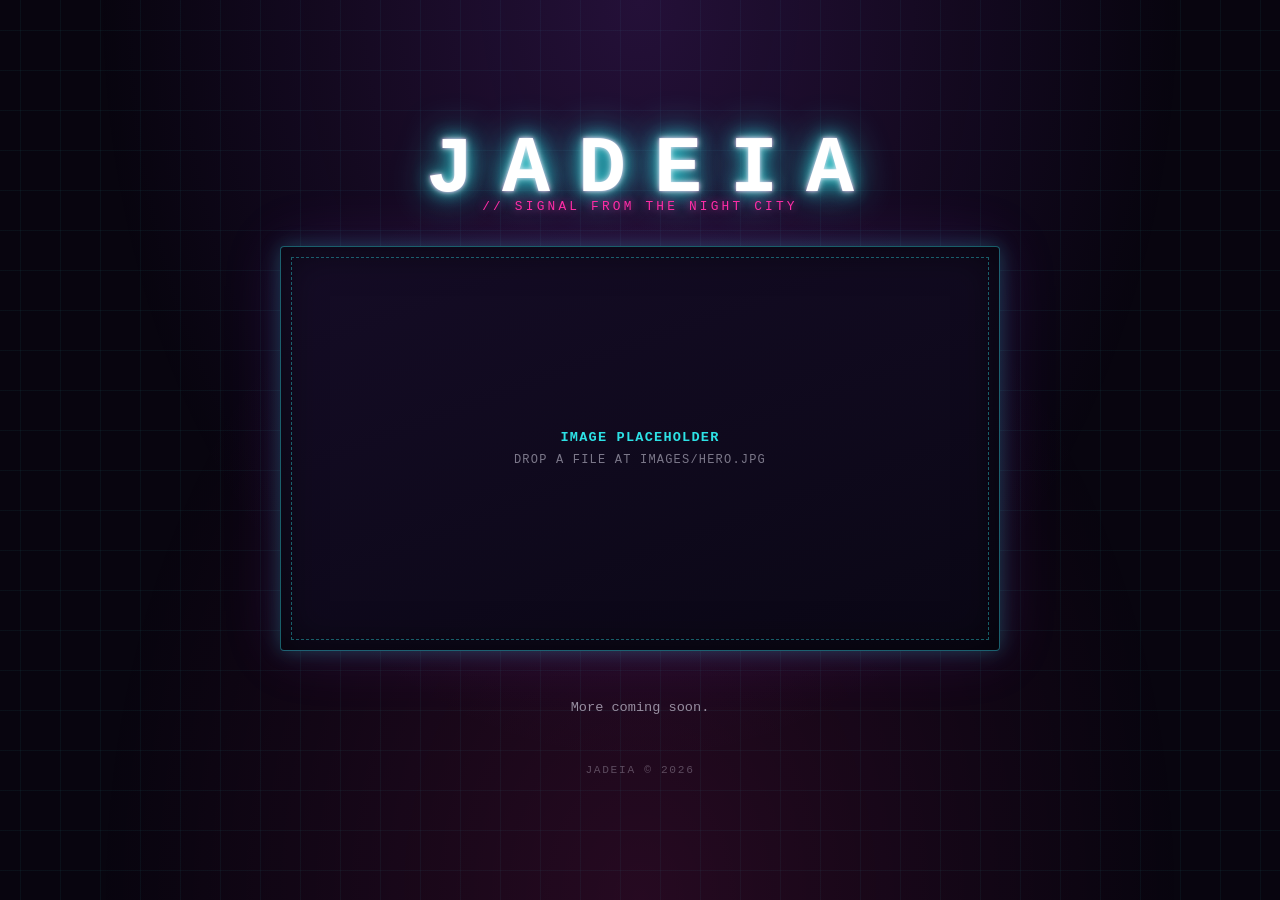
==== index.html @ 5f540b21 "Add GA4 tracking snippet Google Analytics measurement ID G-61T0721KTX." ====
<!DOCTYPE html>
<html lang="en">
<head>
<meta charset="UTF-8">
<meta name="viewport" content="width=device-width, initial-scale=1.0">
<title>Jadeia</title>
<script async src="https://www.googletagmanager.com/gtag/js?id=G-61T0721KTX"></script>
<script>
  window.dataLayer = window.dataLayer || [];
  function gtag(){dataLayer.push(arguments);}
  gtag('js', new Date());
  gtag('config', 'G-61T0721KTX');
</script>
<style>
  :root {
    --neon-cyan: #2de2e6;
    --neon-pink: #ff2ea6;
    --neon-purple: #a742f5;
    --bg: #08050f;
    --panel: #0e0a1a;
  }

  * { box-sizing: border-box; }

  html, body {
    margin: 0;
    padding: 0;
    height: 100%;
  }

  body {
    background: var(--bg);
    color: #e8e6f5;
    font-family: 'Courier New', ui-monospace, monospace;
    min-height: 100vh;
    display: flex;
    flex-direction: column;
    align-items: center;
    justify-content: center;
    padding: 2rem 1.25rem;
    overflow-x: hidden;
    background-image:
      linear-gradient(rgba(45, 226, 230, 0.05) 1px, transparent 1px),
      linear-gradient(90deg, rgba(45, 226, 230, 0.05) 1px, transparent 1px);
    background-size: 40px 40px;
    background-position: center;
  }

  body::before {
    content: "";
    position: fixed;
    inset: 0;
    pointer-events: none;
    background: radial-gradient(ellipse at 50% 0%, rgba(167, 66, 245, 0.18), transparent 60%),
                radial-gradient(ellipse at 50% 100%, rgba(255, 46, 166, 0.12), transparent 60%);
    z-index: 0;
  }

  main {
    position: relative;
    z-index: 1;
    width: 100%;
    max-width: 720px;
    display: flex;
    flex-direction: column;
    align-items: center;
    text-align: center;
    gap: 2rem;
  }

  h1 {
    margin: 0;
    font-size: clamp(2.5rem, 9vw, 5rem);
    letter-spacing: 0.35em;
    padding-left: 0.35em; /* offset for letter-spacing on the last char */
    font-weight: 700;
    text-transform: uppercase;
    color: #fff;
    text-shadow:
      0 0 6px rgba(255, 255, 255, 0.8),
      0 0 18px var(--neon-cyan),
      0 0 40px var(--neon-cyan),
      0 0 3px var(--neon-pink);
    animation: flicker 5s infinite ease-in-out;
  }

  .tagline {
    margin: -1rem 0 0;
    color: var(--neon-pink);
    letter-spacing: 0.25em;
    text-transform: uppercase;
    font-size: 0.8rem;
    text-shadow: 0 0 8px rgba(255, 46, 166, 0.7);
  }

  .hero {
    width: 100%;
    aspect-ratio: 16 / 9;
    border-radius: 4px;
    overflow: hidden;
    position: relative;
    border: 1px solid rgba(45, 226, 230, 0.4);
    box-shadow:
      0 0 20px rgba(45, 226, 230, 0.25),
      0 0 60px rgba(167, 66, 245, 0.15),
      inset 0 0 40px rgba(0, 0, 0, 0.6);
    background: linear-gradient(160deg, #150c26, #0a0715);
  }

  .hero img {
    width: 100%;
    height: 100%;
    object-fit: cover;
    display: block;
  }

  .hero .placeholder {
    display: none;
    position: absolute;
    inset: 0;
    align-items: center;
    justify-content: center;
    flex-direction: column;
    gap: 0.5rem;
    color: rgba(232, 230, 245, 0.5);
    border: 1px dashed rgba(45, 226, 230, 0.4);
    margin: 10px;
    letter-spacing: 0.1em;
    font-size: 0.75rem;
    text-transform: uppercase;
    padding: 1rem;
  }

  .hero .placeholder strong {
    color: var(--neon-cyan);
    font-size: 0.85rem;
  }

  p.blurb {
    color: rgba(232, 230, 245, 0.6);
    font-size: 0.85rem;
    line-height: 1.6;
    max-width: 480px;
  }

  footer {
    position: relative;
    z-index: 1;
    margin-top: 2rem;
    font-size: 0.7rem;
    letter-spacing: 0.15em;
    color: rgba(232, 230, 245, 0.3);
    text-transform: uppercase;
  }

  @keyframes flicker {
    0%, 19%, 21%, 23%, 80%, 100% { opacity: 1; }
    20%, 22%, 79% { opacity: 0.85; }
  }
</style>
</head>
<body>
  <main>
    <div>
      <h1>Jadeia</h1>
      <p class="tagline">// signal from the night city</p>
    </div>

    <div class="hero">
      <img
        id="hero-img"
        src="images/hero.jpg"
        alt="Jadeia"
        onerror="this.style.display='none'; document.getElementById('hero-placeholder').style.display='flex';"
      >
      <div id="hero-placeholder" class="placeholder">
        <strong>IMAGE PLACEHOLDER</strong>
        <span>drop a file at images/hero.jpg</span>
      </div>
    </div>

    <p class="blurb">More coming soon.</p>
  </main>

  <footer>Jadeia &copy; 2026</footer>
</body>
</html>
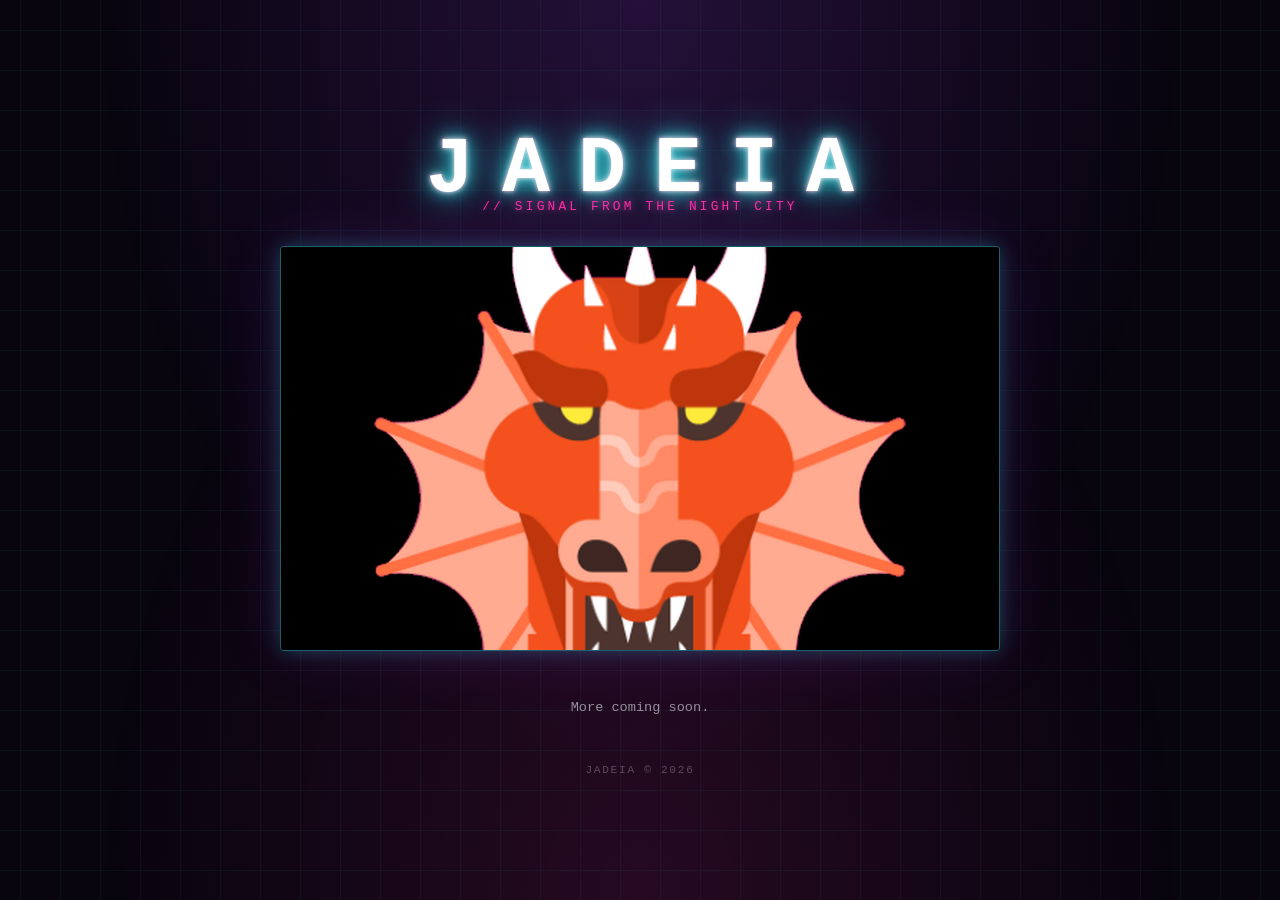
==== commit bbed7c45: "Point hero image at uploaded avatar Swap placeholder src to images/jadeia-avatar-upscaled.png." ====
--- a/index.html
+++ b/index.html
@@ -169,7 +169,7 @@
     <div class="hero">
       <img
         id="hero-img"
-        src="images/hero.jpg"
+        src="images/jadeia-avatar-upscaled.png"
         alt="Jadeia"
         onerror="this.style.display='none'; document.getElementById('hero-placeholder').style.display='flex';"
       >
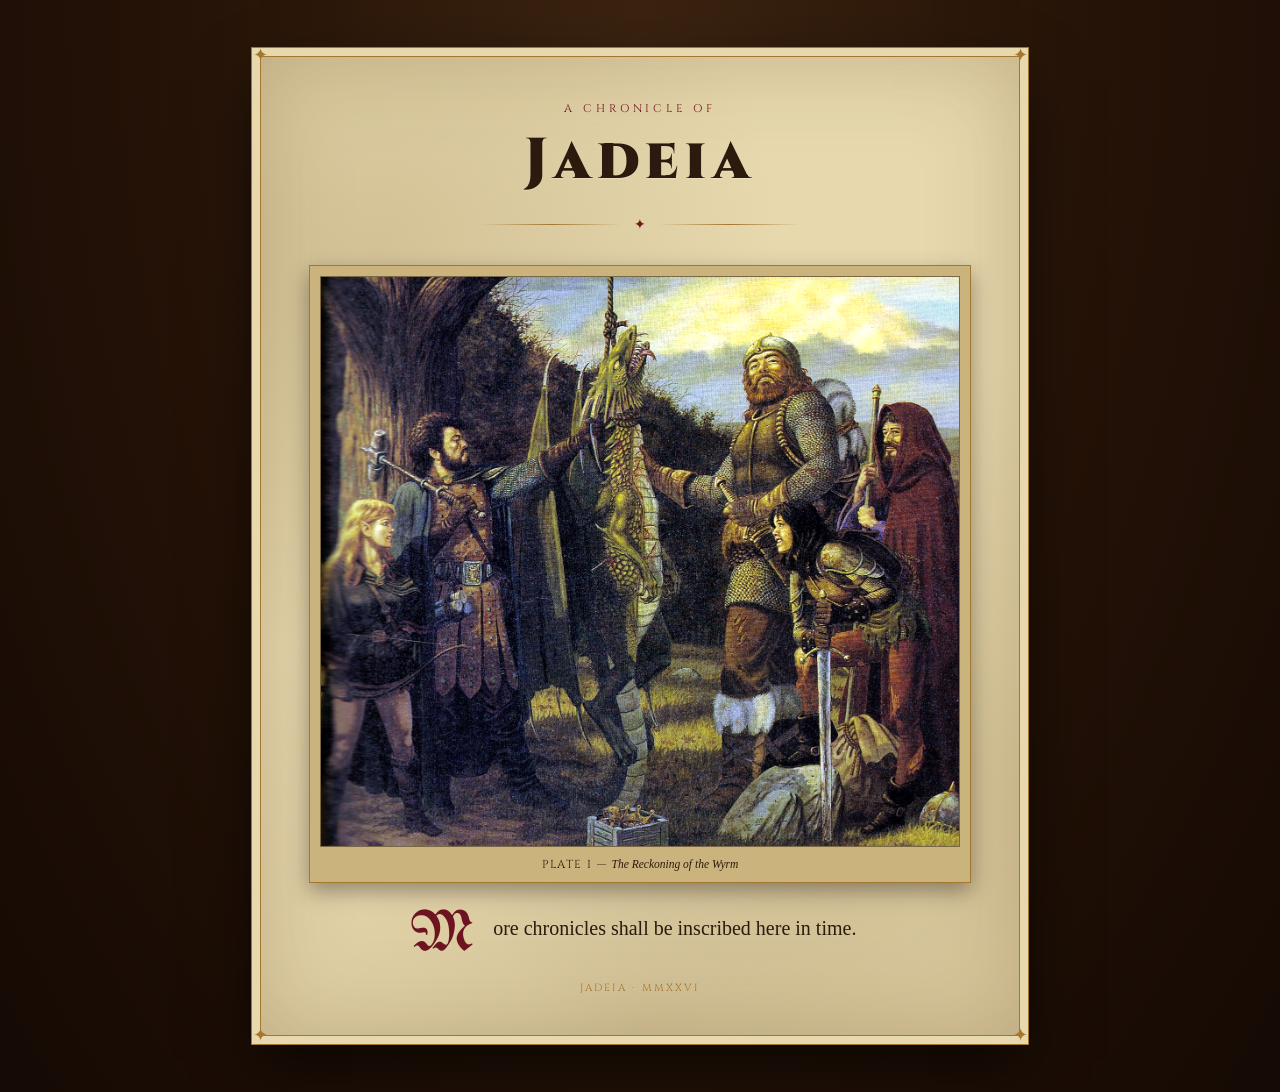
==== commit 5ec69b86: "Redesign landing page as an AD&D 2e Player's Handbook plate Replace the cyberpunk look with an aged-" ====
--- a/index.html
+++ b/index.html
@@ -11,13 +11,19 @@
   gtag('js', new Date());
   gtag('config', 'G-61T0721KTX');
 </script>
+<link rel="preconnect" href="https://fonts.googleapis.com">
+<link rel="preconnect" href="https://fonts.gstatic.com" crossorigin>
+<link href="https://fonts.googleapis.com/css2?family=Cinzel:wght@500;700;900&family=IM+Fell+English:ital@0;1&family=UnifrakturMaguntia&display=swap" rel="stylesheet">
 <style>
   :root {
-    --neon-cyan: #2de2e6;
-    --neon-pink: #ff2ea6;
-    --neon-purple: #a742f5;
-    --bg: #08050f;
-    --panel: #0e0a1a;
+    --leather: #241207;
+    --leather-dark: #150a04;
+    --paper: #e7d8ae;
+    --paper-shadow: #cbb37e;
+    --ink: #2b1a0d;
+    --maroon: #6d1420;
+    --gold: #a4772f;
+    --gold-bright: #c99a3e;
   }
 
   * { box-sizing: border-box; }
@@ -25,163 +31,177 @@
   html, body {
     margin: 0;
     padding: 0;
-    height: 100%;
+    min-height: 100%;
   }
 
   body {
-    background: var(--bg);
-    color: #e8e6f5;
-    font-family: 'Courier New', ui-monospace, monospace;
-    min-height: 100vh;
+    background:
+      radial-gradient(ellipse at 50% 0%, #3a220f, var(--leather) 55%, var(--leather-dark) 100%);
+    color: var(--ink);
+    font-family: 'IM Fell English', Georgia, serif;
     display: flex;
-    flex-direction: column;
+    justify-content: center;
+    padding: 3.5rem 1.25rem;
+  }
+
+  .tome {
+    position: relative;
+    width: 100%;
+    max-width: 760px;
+    background:
+      radial-gradient(circle at 15% 20%, rgba(120, 90, 40, 0.18), transparent 40%),
+      radial-gradient(circle at 85% 75%, rgba(120, 90, 40, 0.15), transparent 45%),
+      radial-gradient(circle at 50% 100%, rgba(90, 60, 20, 0.12), transparent 50%),
+      var(--paper);
+    padding: 2.75rem 3rem 2.5rem;
+    border: 1px solid var(--gold);
+    box-shadow:
+      0 0 0 8px var(--paper),
+      0 0 0 9px var(--gold),
+      0 25px 60px rgba(0, 0, 0, 0.65),
+      inset 0 0 90px rgba(90, 60, 20, 0.25);
+  }
+
+  .corner-tl, .corner-tr, .corner-bl, .corner-br {
+    position: absolute;
+    color: var(--gold);
+    font-size: 1.1rem;
+    line-height: 1;
+  }
+  .corner-tl { top: -1px; left: -1px; transform: translate(-50%, -50%); }
+  .corner-tr { top: -1px; right: -1px; transform: translate(50%, -50%); }
+  .corner-bl { bottom: -1px; left: -1px; transform: translate(-50%, 50%); }
+  .corner-br { bottom: -1px; right: -1px; transform: translate(50%, 50%); }
+
+  header {
+    text-align: center;
+    margin-bottom: 1.75rem;
+  }
+
+  .eyebrow {
+    margin: 0 0 0.35rem;
+    font-family: 'Cinzel', serif;
+    font-size: 0.7rem;
+    letter-spacing: 0.35em;
+    color: var(--maroon);
+    text-transform: uppercase;
+  }
+
+  h1 {
+    margin: 0;
+    font-family: 'Cinzel', serif;
+    font-weight: 900;
+    font-size: clamp(2.4rem, 8vw, 3.6rem);
+    letter-spacing: 0.12em;
+    color: var(--ink);
+    text-shadow: 0 1px 0 rgba(255, 255, 255, 0.25);
+  }
+
+  .rule {
+    display: flex;
     align-items: center;
     justify-content: center;
-    padding: 2rem 1.25rem;
-    overflow-x: hidden;
-    background-image:
-      linear-gradient(rgba(45, 226, 230, 0.05) 1px, transparent 1px),
-      linear-gradient(90deg, rgba(45, 226, 230, 0.05) 1px, transparent 1px);
-    background-size: 40px 40px;
-    background-position: center;
-  }
-
-  body::before {
+    gap: 0.75rem;
+    margin: 1.1rem auto 0;
+    max-width: 320px;
+    color: var(--maroon);
+  }
+
+  .rule::before,
+  .rule::after {
     content: "";
-    position: fixed;
-    inset: 0;
-    pointer-events: none;
-    background: radial-gradient(ellipse at 50% 0%, rgba(167, 66, 245, 0.18), transparent 60%),
-                radial-gradient(ellipse at 50% 100%, rgba(255, 46, 166, 0.12), transparent 60%);
-    z-index: 0;
-  }
-
-  main {
-    position: relative;
-    z-index: 1;
+    flex: 1;
+    height: 1px;
+    background: linear-gradient(90deg, transparent, var(--gold), transparent);
+  }
+
+  .rule span {
+    font-size: 0.85rem;
+  }
+
+  .plate {
+    margin: 2rem 0 1.75rem;
+    padding: 10px;
+    background: var(--paper-shadow);
+    border: 1px solid var(--gold);
+    box-shadow: 0 8px 20px rgba(0, 0, 0, 0.35);
+  }
+
+  .plate img {
+    display: block;
     width: 100%;
-    max-width: 720px;
-    display: flex;
-    flex-direction: column;
-    align-items: center;
-    text-align: center;
-    gap: 2rem;
-  }
-
-  h1 {
-    margin: 0;
-    font-size: clamp(2.5rem, 9vw, 5rem);
-    letter-spacing: 0.35em;
-    padding-left: 0.35em; /* offset for letter-spacing on the last char */
-    font-weight: 700;
+    height: auto;
+    border: 1px solid rgba(43, 26, 13, 0.5);
+    filter: sepia(0.18) saturate(1.05);
+  }
+
+  .plate figcaption {
+    margin-top: 0.6rem;
+    text-align: center;
+    font-family: 'Cinzel', serif;
+    font-size: 0.72rem;
+    letter-spacing: 0.12em;
     text-transform: uppercase;
-    color: #fff;
-    text-shadow:
-      0 0 6px rgba(255, 255, 255, 0.8),
-      0 0 18px var(--neon-cyan),
-      0 0 40px var(--neon-cyan),
-      0 0 3px var(--neon-pink);
-    animation: flicker 5s infinite ease-in-out;
-  }
-
-  .tagline {
-    margin: -1rem 0 0;
-    color: var(--neon-pink);
-    letter-spacing: 0.25em;
+    color: var(--ink);
+  }
+
+  .plate figcaption em {
+    font-family: 'IM Fell English', serif;
+    font-style: italic;
+    text-transform: none;
+    letter-spacing: normal;
+  }
+
+  p.lede {
+    font-size: 1.25rem;
+    line-height: 1.7;
+    text-align: center;
+    color: var(--ink);
+    max-width: 46ch;
+    margin: 0 auto;
+  }
+
+  .dropcap {
+    float: left;
+    font-family: 'UnifrakturMaguntia', cursive;
+    font-size: 3.6rem;
+    line-height: 0.8;
+    padding: 0.1rem 0.35rem 0 0;
+    color: var(--maroon);
+  }
+
+  footer {
+    margin-top: 2.25rem;
+    text-align: center;
+    font-family: 'Cinzel', serif;
+    font-size: 0.65rem;
+    letter-spacing: 0.2em;
     text-transform: uppercase;
-    font-size: 0.8rem;
-    text-shadow: 0 0 8px rgba(255, 46, 166, 0.7);
-  }
-
-  .hero {
-    width: 100%;
-    aspect-ratio: 16 / 9;
-    border-radius: 4px;
-    overflow: hidden;
-    position: relative;
-    border: 1px solid rgba(45, 226, 230, 0.4);
-    box-shadow:
-      0 0 20px rgba(45, 226, 230, 0.25),
-      0 0 60px rgba(167, 66, 245, 0.15),
-      inset 0 0 40px rgba(0, 0, 0, 0.6);
-    background: linear-gradient(160deg, #150c26, #0a0715);
-  }
-
-  .hero img {
-    width: 100%;
-    height: 100%;
-    object-fit: cover;
-    display: block;
-  }
-
-  .hero .placeholder {
-    display: none;
-    position: absolute;
-    inset: 0;
-    align-items: center;
-    justify-content: center;
-    flex-direction: column;
-    gap: 0.5rem;
-    color: rgba(232, 230, 245, 0.5);
-    border: 1px dashed rgba(45, 226, 230, 0.4);
-    margin: 10px;
-    letter-spacing: 0.1em;
-    font-size: 0.75rem;
-    text-transform: uppercase;
-    padding: 1rem;
-  }
-
-  .hero .placeholder strong {
-    color: var(--neon-cyan);
-    font-size: 0.85rem;
-  }
-
-  p.blurb {
-    color: rgba(232, 230, 245, 0.6);
-    font-size: 0.85rem;
-    line-height: 1.6;
-    max-width: 480px;
-  }
-
-  footer {
-    position: relative;
-    z-index: 1;
-    margin-top: 2rem;
-    font-size: 0.7rem;
-    letter-spacing: 0.15em;
-    color: rgba(232, 230, 245, 0.3);
-    text-transform: uppercase;
-  }
-
-  @keyframes flicker {
-    0%, 19%, 21%, 23%, 80%, 100% { opacity: 1; }
-    20%, 22%, 79% { opacity: 0.85; }
+    color: var(--gold);
   }
 </style>
 </head>
 <body>
-  <main>
-    <div>
+  <div class="tome">
+    <span class="corner-tl">&#10022;</span>
+    <span class="corner-tr">&#10022;</span>
+    <span class="corner-bl">&#10022;</span>
+    <span class="corner-br">&#10022;</span>
+
+    <header>
+      <p class="eyebrow">A Chronicle Of</p>
       <h1>Jadeia</h1>
-      <p class="tagline">// signal from the night city</p>
-    </div>
-
-    <div class="hero">
-      <img
-        id="hero-img"
-        src="images/jadeia-avatar-upscaled.png"
-        alt="Jadeia"
-        onerror="this.style.display='none'; document.getElementById('hero-placeholder').style.display='flex';"
-      >
-      <div id="hero-placeholder" class="placeholder">
-        <strong>IMAGE PLACEHOLDER</strong>
-        <span>drop a file at images/hero.jpg</span>
-      </div>
-    </div>
-
-    <p class="blurb">More coming soon.</p>
-  </main>
-
-  <footer>Jadeia &copy; 2026</footer>
+      <div class="rule"><span>&#10022;</span></div>
+    </header>
+
+    <figure class="plate">
+      <img src="images/party-header.jpg" alt="An adventuring party stands before a slain dragon, hoisted and bound, its hoard at their feet.">
+      <figcaption>Plate I &mdash; <em>The Reckoning of the Wyrm</em></figcaption>
+    </figure>
+
+    <p class="lede"><span class="dropcap">M</span>ore chronicles shall be inscribed here in time.</p>
+
+    <footer>Jadeia &middot; MMXXVI</footer>
+  </div>
 </body>
 </html>
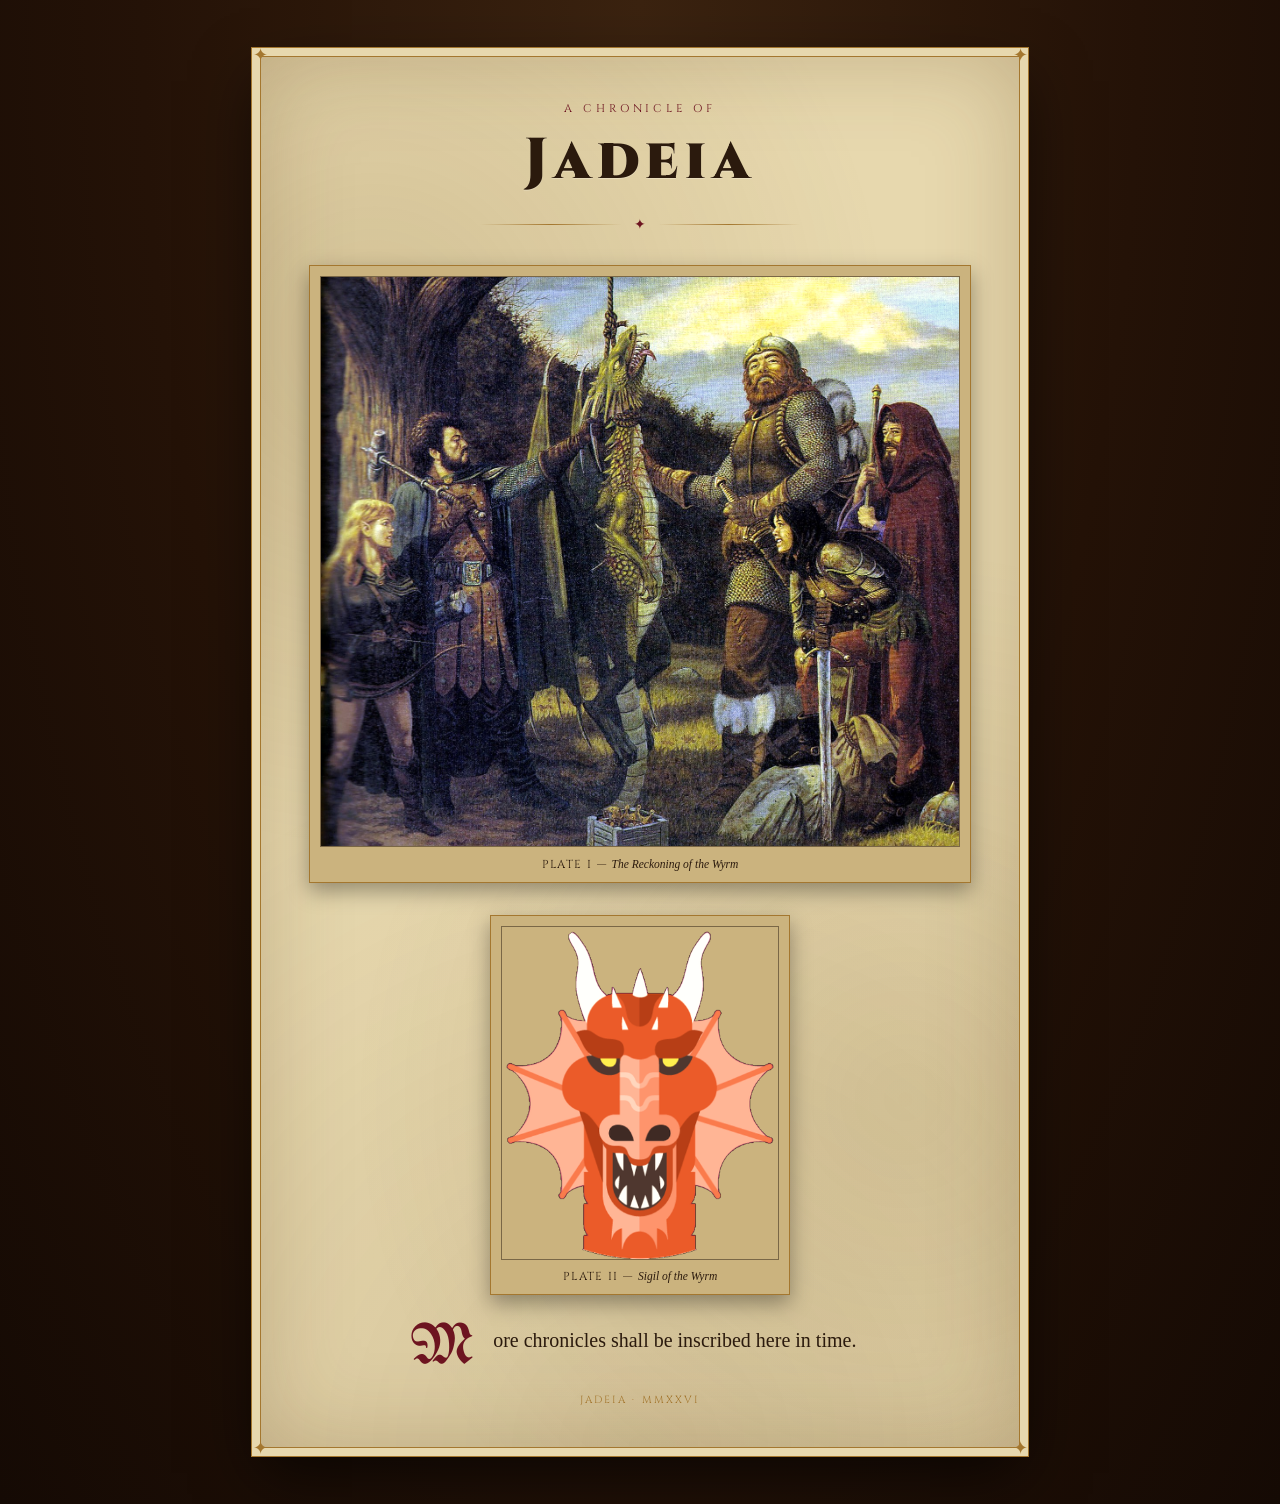
==== commit c6fc757b: "Add second plate: dragon sigil from the uploaded avatar Key out the flat black background baked into" ====
--- a/index.html
+++ b/index.html
@@ -145,6 +145,12 @@
     color: var(--ink);
   }
 
+  .plate-emblem {
+    max-width: 300px;
+    margin-left: auto;
+    margin-right: auto;
+  }
+
   .plate figcaption em {
     font-family: 'IM Fell English', serif;
     font-style: italic;
@@ -199,6 +205,11 @@
       <figcaption>Plate I &mdash; <em>The Reckoning of the Wyrm</em></figcaption>
     </figure>
 
+    <figure class="plate plate-emblem">
+      <img src="images/avatar-header.png" alt="A snarling red dragon's head, rendered as a heraldic emblem.">
+      <figcaption>Plate II &mdash; <em>Sigil of the Wyrm</em></figcaption>
+    </figure>
+
     <p class="lede"><span class="dropcap">M</span>ore chronicles shall be inscribed here in time.</p>
 
     <footer>Jadeia &middot; MMXXVI</footer>
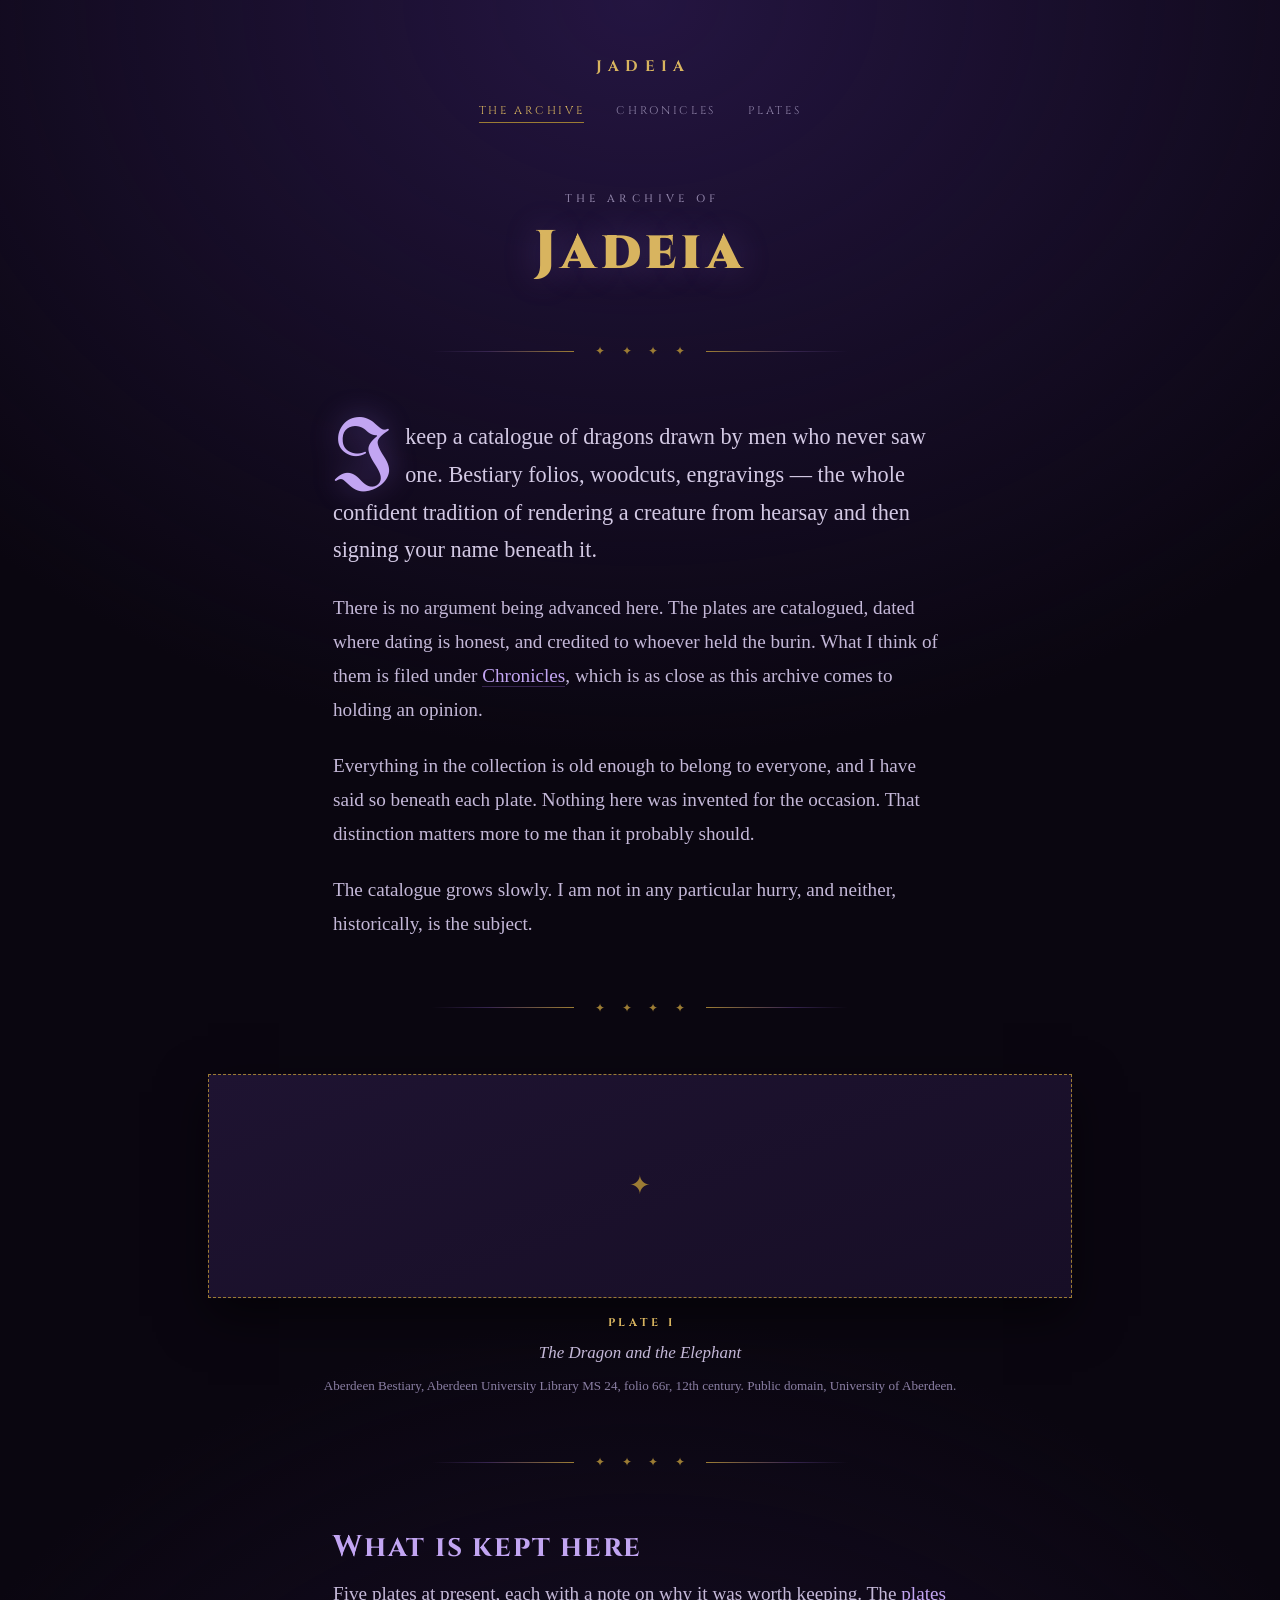
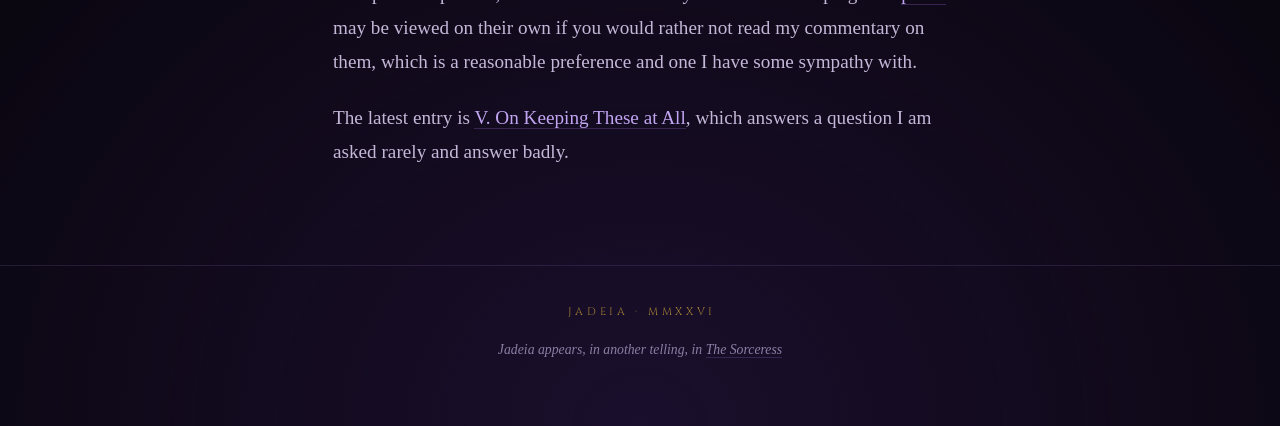
==== commit 0001898c: "Rebuild jadeia.org as a violet illuminated-manuscript archive Replaces the single leather/parchment " ====
--- a/index.html
+++ b/index.html
@@ -4,6 +4,12 @@
 <meta charset="UTF-8">
 <meta name="viewport" content="width=device-width, initial-scale=1.0">
 <title>Jadeia</title>
+<meta name="description" content="A catalogue of dragons drawn by men who never saw one. Bestiary folios, woodcuts and engravings, kept and annotated by Jadeia.">
+<link rel="canonical" href="https://jadeia.org/">
+<meta property="og:type" content="website">
+<meta property="og:title" content="Jadeia">
+<meta property="og:description" content="A catalogue of dragons drawn by men who never saw one.">
+<meta property="og:url" content="https://jadeia.org/">
 <script async src="https://www.googletagmanager.com/gtag/js?id=G-61T0721KTX"></script>
 <script>
   window.dataLayer = window.dataLayer || [];
@@ -14,205 +20,77 @@
 <link rel="preconnect" href="https://fonts.googleapis.com">
 <link rel="preconnect" href="https://fonts.gstatic.com" crossorigin>
 <link href="https://fonts.googleapis.com/css2?family=Cinzel:wght@500;700;900&family=IM+Fell+English:ital@0;1&family=UnifrakturMaguntia&display=swap" rel="stylesheet">
-<style>
-  :root {
-    --leather: #241207;
-    --leather-dark: #150a04;
-    --paper: #e7d8ae;
-    --paper-shadow: #cbb37e;
-    --ink: #2b1a0d;
-    --maroon: #6d1420;
-    --gold: #a4772f;
-    --gold-bright: #c99a3e;
-  }
-
-  * { box-sizing: border-box; }
-
-  html, body {
-    margin: 0;
-    padding: 0;
-    min-height: 100%;
-  }
-
-  body {
-    background:
-      radial-gradient(ellipse at 50% 0%, #3a220f, var(--leather) 55%, var(--leather-dark) 100%);
-    color: var(--ink);
-    font-family: 'IM Fell English', Georgia, serif;
-    display: flex;
-    justify-content: center;
-    padding: 3.5rem 1.25rem;
-  }
-
-  .tome {
-    position: relative;
-    width: 100%;
-    max-width: 760px;
-    background:
-      radial-gradient(circle at 15% 20%, rgba(120, 90, 40, 0.18), transparent 40%),
-      radial-gradient(circle at 85% 75%, rgba(120, 90, 40, 0.15), transparent 45%),
-      radial-gradient(circle at 50% 100%, rgba(90, 60, 20, 0.12), transparent 50%),
-      var(--paper);
-    padding: 2.75rem 3rem 2.5rem;
-    border: 1px solid var(--gold);
-    box-shadow:
-      0 0 0 8px var(--paper),
-      0 0 0 9px var(--gold),
-      0 25px 60px rgba(0, 0, 0, 0.65),
-      inset 0 0 90px rgba(90, 60, 20, 0.25);
-  }
-
-  .corner-tl, .corner-tr, .corner-bl, .corner-br {
-    position: absolute;
-    color: var(--gold);
-    font-size: 1.1rem;
-    line-height: 1;
-  }
-  .corner-tl { top: -1px; left: -1px; transform: translate(-50%, -50%); }
-  .corner-tr { top: -1px; right: -1px; transform: translate(50%, -50%); }
-  .corner-bl { bottom: -1px; left: -1px; transform: translate(-50%, 50%); }
-  .corner-br { bottom: -1px; right: -1px; transform: translate(50%, 50%); }
-
-  header {
-    text-align: center;
-    margin-bottom: 1.75rem;
-  }
-
-  .eyebrow {
-    margin: 0 0 0.35rem;
-    font-family: 'Cinzel', serif;
-    font-size: 0.7rem;
-    letter-spacing: 0.35em;
-    color: var(--maroon);
-    text-transform: uppercase;
-  }
-
-  h1 {
-    margin: 0;
-    font-family: 'Cinzel', serif;
-    font-weight: 900;
-    font-size: clamp(2.4rem, 8vw, 3.6rem);
-    letter-spacing: 0.12em;
-    color: var(--ink);
-    text-shadow: 0 1px 0 rgba(255, 255, 255, 0.25);
-  }
-
-  .rule {
-    display: flex;
-    align-items: center;
-    justify-content: center;
-    gap: 0.75rem;
-    margin: 1.1rem auto 0;
-    max-width: 320px;
-    color: var(--maroon);
-  }
-
-  .rule::before,
-  .rule::after {
-    content: "";
-    flex: 1;
-    height: 1px;
-    background: linear-gradient(90deg, transparent, var(--gold), transparent);
-  }
-
-  .rule span {
-    font-size: 0.85rem;
-  }
-
-  .plate {
-    margin: 2rem 0 1.75rem;
-    padding: 10px;
-    background: var(--paper-shadow);
-    border: 1px solid var(--gold);
-    box-shadow: 0 8px 20px rgba(0, 0, 0, 0.35);
-  }
-
-  .plate img {
-    display: block;
-    width: 100%;
-    height: auto;
-    border: 1px solid rgba(43, 26, 13, 0.5);
-    filter: sepia(0.18) saturate(1.05);
-  }
-
-  .plate figcaption {
-    margin-top: 0.6rem;
-    text-align: center;
-    font-family: 'Cinzel', serif;
-    font-size: 0.72rem;
-    letter-spacing: 0.12em;
-    text-transform: uppercase;
-    color: var(--ink);
-  }
-
-  .plate-emblem {
-    max-width: 300px;
-    margin-left: auto;
-    margin-right: auto;
-  }
-
-  .plate figcaption em {
-    font-family: 'IM Fell English', serif;
-    font-style: italic;
-    text-transform: none;
-    letter-spacing: normal;
-  }
-
-  p.lede {
-    font-size: 1.25rem;
-    line-height: 1.7;
-    text-align: center;
-    color: var(--ink);
-    max-width: 46ch;
-    margin: 0 auto;
-  }
-
-  .dropcap {
-    float: left;
-    font-family: 'UnifrakturMaguntia', cursive;
-    font-size: 3.6rem;
-    line-height: 0.8;
-    padding: 0.1rem 0.35rem 0 0;
-    color: var(--maroon);
-  }
-
-  footer {
-    margin-top: 2.25rem;
-    text-align: center;
-    font-family: 'Cinzel', serif;
-    font-size: 0.65rem;
-    letter-spacing: 0.2em;
-    text-transform: uppercase;
-    color: var(--gold);
-  }
-</style>
+<link rel="stylesheet" href="/assets/css/site.css">
+<link rel="icon" href="/assets/img/sigil.svg" type="image/svg+xml">
 </head>
 <body>
-  <div class="tome">
-    <span class="corner-tl">&#10022;</span>
-    <span class="corner-tr">&#10022;</span>
-    <span class="corner-bl">&#10022;</span>
-    <span class="corner-br">&#10022;</span>
 
-    <header>
-      <p class="eyebrow">A Chronicle Of</p>
+<header class="masthead">
+  <div class="shell">
+    <a class="masthead__mark" href="/">Jadeia</a>
+    <nav aria-label="Primary">
+      <ul class="nav">
+        <li><a href="/" aria-current="page">The Archive</a></li>
+        <li><a href="/chronicles/">Chronicles</a></li>
+        <li><a href="/plates/">Plates</a></li>
+      </ul>
+    </nav>
+  </div>
+</header>
+
+<main>
+  <div class="shell">
+
+    <div class="page-head">
+      <p class="eyebrow">The Archive Of</p>
       <h1>Jadeia</h1>
-      <div class="rule"><span>&#10022;</span></div>
-    </header>
+    </div>
+
+    <div class="ornament" aria-hidden="true">&#10022; &#10022; &#10022; &#10022;</div>
+
+    <div class="measure">
+      <p class="lede dropcap">I keep a catalogue of dragons drawn by men who never saw one. Bestiary folios, woodcuts, engravings &mdash; the whole confident tradition of rendering a creature from hearsay and then signing your name beneath it.</p>
+
+      <p>There is no argument being advanced here. The plates are catalogued, dated where dating is honest, and credited to whoever held the burin. What I think of them is filed under <a href="/chronicles/">Chronicles</a>, which is as close as this archive comes to holding an opinion.</p>
+
+      <p>Everything in the collection is old enough to belong to everyone, and I have said so beneath each plate. Nothing here was invented for the occasion. That distinction matters more to me than it probably should.</p>
+
+      <p>The catalogue grows slowly. I am not in any particular hurry, and neither, historically, is the subject.</p>
+    </div>
+
+    <div class="ornament" aria-hidden="true">&#10022; &#10022; &#10022; &#10022;</div>
 
     <figure class="plate">
-      <img src="images/party-header.jpg" alt="An adventuring party stands before a slain dragon, hoisted and bound, its hoard at their feet.">
-      <figcaption>Plate I &mdash; <em>The Reckoning of the Wyrm</em></figcaption>
+      <div class="plate__mount">
+        <img src="/assets/img/plates/plate-i-aberdeen-bestiary-f66r.jpg"
+             alt="An illuminated vellum folio showing a dragon coiled about an elephant."
+             loading="eager" decoding="async"
+             onerror="this.parentElement.classList.add('is-unmounted')">
+      </div>
+      <figcaption>
+        <span class="plate__number">Plate I</span>
+        <span class="plate__title">The Dragon and the Elephant</span>
+        <span class="plate__credit">Aberdeen Bestiary, Aberdeen University Library MS 24, folio 66r, 12th century. Public domain, <a href="https://www.abdn.ac.uk/bestiary/ms24/f66r" rel="noopener">University of Aberdeen</a>.</span>
+      </figcaption>
     </figure>
 
-    <figure class="plate plate-emblem">
-      <img src="images/avatar-header.png" alt="A snarling red dragon's head, rendered as a heraldic emblem.">
-      <figcaption>Plate II &mdash; <em>Sigil of the Wyrm</em></figcaption>
-    </figure>
+    <div class="ornament" aria-hidden="true">&#10022; &#10022; &#10022; &#10022;</div>
 
-    <p class="lede"><span class="dropcap">M</span>ore chronicles shall be inscribed here in time.</p>
+    <div class="measure">
+      <h2>What is kept here</h2>
+      <p>Five plates at present, each with a note on why it was worth keeping. The <a href="/plates/">plates</a> may be viewed on their own if you would rather not read my commentary on them, which is a reasonable preference and one I have some sympathy with.</p>
+      <p>The latest entry is <a href="/chronicles/v-on-keeping-these-at-all.html">V. On Keeping These at All</a>, which answers a question I am asked rarely and answer badly.</p>
+    </div>
 
-    <footer>Jadeia &middot; MMXXVI</footer>
   </div>
+</main>
+
+<footer class="colophon">
+  <div class="shell">
+    <p class="colophon__date">Jadeia &middot; MMXXVI</p>
+    <p class="colophon__aside">Jadeia appears, in another telling, in <a href="https://ajguerin.com" rel="noopener">The Sorceress</a></p>
+  </div>
+</footer>
+
 </body>
 </html>
--- a/assets/css/site.css
+++ b/assets/css/site.css
@@ -0,0 +1,462 @@
+/* ==========================================================================
+   jadeia.org — a chronicle kept in violet
+   One stylesheet, no build step. Edit here and it applies everywhere.
+   ========================================================================== */
+
+:root {
+  /* Ground: near-black violet, deepening toward the edges of the page */
+  --void:          #0a0610;
+  --void-2:        #120b1e;
+  --panel:         #170e26;
+  --panel-2:       #1e1331;
+
+  /* Rules, borders, quiet structure */
+  --rule:          #372550;
+  --rule-soft:     rgba(120, 90, 170, 0.22);
+
+  /* Text: muted violet-grey body, brighter violet for emphasis */
+  --text:          #c4b8d8;
+  --text-dim:      #8d81a6;
+  --text-faint:    #8a7fa3;
+  --violet:        #c2a5f2;
+  --violet-deep:   #8f6fc8;
+
+  /* Gold: headers, ornaments, trim */
+  --gold:          #d8b45f;
+  --gold-dim:      #9c7c34;
+
+  /* The mat a print is mounted on */
+  --mat:           #d4cade;
+  --mat-edge:      #b3a6c4;
+
+  /* Type. Swap --font-body in one place to change every page. */
+  --font-display:  'Cinzel', 'Trajan Pro', Georgia, serif;
+  --font-body:     'IM Fell English', Georgia, 'Times New Roman', serif;
+  --font-initial:  'UnifrakturMaguntia', 'IM Fell English', serif;
+
+  --measure:       64ch;
+  --gutter:        clamp(1.15rem, 5vw, 3rem);
+}
+
+*, *::before, *::after { box-sizing: border-box; }
+
+html {
+  background: var(--void);
+  -webkit-text-size-adjust: 100%;
+}
+
+body {
+  margin: 0;
+  min-height: 100vh;
+  background:
+    radial-gradient(ellipse 120% 60% at 50% 0%, #241541 0%, transparent 62%),
+    radial-gradient(ellipse 90% 50% at 50% 100%, #1a0f2c 0%, transparent 70%),
+    var(--void);
+  color: var(--text);
+  font-family: var(--font-body);
+  /* IM Fell English is a light, irregular face; reversed out of a dark ground
+     it needs a little more size and leading than it would on paper. */
+  font-size: clamp(1.06rem, 0.98rem + 0.35vw, 1.2rem);
+  line-height: 1.78;
+  text-rendering: optimizeLegibility;
+}
+
+/* --- Skeleton ----------------------------------------------------------- */
+
+.shell {
+  width: 100%;
+  max-width: 60rem;
+  margin: 0 auto;
+  padding: 0 var(--gutter);
+}
+
+main { display: block; }
+
+.measure { max-width: var(--measure); margin-inline: auto; }
+
+/* --- Masthead ----------------------------------------------------------- */
+
+.masthead {
+  padding: clamp(1.75rem, 5vw, 3rem) 0 0;
+  text-align: center;
+}
+
+.masthead__mark {
+  display: inline-block;
+  font-family: var(--font-display);
+  font-weight: 700;
+  font-size: 0.95rem;
+  letter-spacing: 0.42em;
+  text-indent: 0.42em;
+  text-transform: uppercase;
+  color: var(--gold);
+  text-decoration: none;
+  border: 0;
+}
+
+.masthead__mark:hover,
+.masthead__mark:focus-visible { color: var(--violet); }
+
+.nav {
+  margin: 1.15rem 0 0;
+  padding: 0;
+  list-style: none;
+  display: flex;
+  flex-wrap: wrap;
+  justify-content: center;
+  gap: 0.5rem 2rem;
+  font-family: var(--font-display);
+  font-size: 0.7rem;
+  letter-spacing: 0.24em;
+  text-transform: uppercase;
+}
+
+.nav a {
+  color: var(--text-dim);
+  text-decoration: none;
+  padding-bottom: 0.3rem;
+  border-bottom: 1px solid transparent;
+}
+
+.nav a:hover,
+.nav a:focus-visible { color: var(--violet); border-bottom-color: var(--gold-dim); }
+
+.nav [aria-current="page"] { color: var(--gold); border-bottom-color: var(--gold-dim); }
+
+/* --- Ornament ----------------------------------------------------------- */
+
+.ornament {
+  display: flex;
+  align-items: center;
+  justify-content: center;
+  gap: 0.85rem;
+  margin: clamp(2.25rem, 6vw, 3.5rem) auto;
+  max-width: 26rem;
+  color: var(--gold-dim);
+  font-size: 0.72rem;
+  letter-spacing: 0.6em;
+  text-indent: 0.6em;
+  border: 0;
+}
+
+.ornament::before,
+.ornament::after {
+  content: "";
+  flex: 1;
+  height: 1px;
+  background: linear-gradient(90deg, transparent, var(--rule) 40%, var(--gold-dim));
+}
+
+.ornament::after { background: linear-gradient(90deg, var(--gold-dim), var(--rule) 60%, transparent); }
+
+.ornament--bare { max-width: none; }
+.ornament--bare::before,
+.ornament--bare::after { display: none; }
+
+/* --- Headings ----------------------------------------------------------- */
+
+h1, h2, h3 {
+  font-family: var(--font-display);
+  font-weight: 700;
+  line-height: 1.22;
+  color: var(--gold);
+  margin: 0 0 0.75rem;
+}
+
+h1 {
+  font-weight: 900;
+  font-size: clamp(2.1rem, 1.4rem + 3.4vw, 3.4rem);
+  letter-spacing: 0.1em;
+  text-shadow: 0 0 34px rgba(160, 120, 240, 0.28);
+}
+
+h2 {
+  font-size: clamp(1.35rem, 1.1rem + 1.1vw, 1.85rem);
+  letter-spacing: 0.06em;
+  color: var(--violet);
+}
+
+h3 {
+  font-size: 1.05rem;
+  letter-spacing: 0.16em;
+  text-transform: uppercase;
+  color: var(--gold);
+}
+
+.eyebrow {
+  margin: 0 0 0.7rem;
+  font-family: var(--font-display);
+  font-size: 0.68rem;
+  font-weight: 500;
+  letter-spacing: 0.4em;
+  text-indent: 0.4em;
+  text-transform: uppercase;
+  color: var(--violet-deep);
+}
+
+/* --- Prose -------------------------------------------------------------- */
+
+p { margin: 0 0 1.35rem; }
+
+a {
+  color: var(--violet);
+  text-decoration: none;
+  border-bottom: 1px solid var(--rule);
+}
+
+a:hover,
+a:focus-visible { color: var(--gold); border-bottom-color: var(--gold-dim); }
+
+:focus-visible { outline: 2px solid var(--violet); outline-offset: 3px; }
+
+em { font-style: italic; }
+
+.lede {
+  font-size: 1.16em;
+  line-height: 1.7;
+  color: #d3c9e4;
+}
+
+.dropcap::first-letter {
+  float: left;
+  font-family: var(--font-initial);
+  font-size: 3.9em;
+  line-height: 0.76;
+  padding: 0.08em 0.14em 0 0;
+  color: var(--violet);
+  text-shadow: 0 0 28px rgba(150, 110, 230, 0.4);
+}
+
+.page-head {
+  padding: clamp(2.5rem, 7vw, 4.25rem) 0 0;
+  text-align: center;
+}
+
+.page-head p { color: var(--text-dim); }
+
+/* --- Plates ------------------------------------------------------------- */
+
+.plate {
+  margin: clamp(2rem, 5vw, 3rem) 0;
+}
+
+.plate__mount {
+  padding: clamp(0.65rem, 2vw, 1.1rem);
+  background:
+    radial-gradient(circle at 22% 18%, rgba(255, 255, 255, 0.5), transparent 55%),
+    var(--mat);
+  border: 1px solid var(--gold-dim);
+  box-shadow:
+    0 0 0 1px rgba(10, 6, 16, 0.9),
+    0 18px 46px rgba(0, 0, 0, 0.55);
+}
+
+.plate__mount img {
+  display: block;
+  width: 100%;
+  height: auto;
+  border: 1px solid var(--mat-edge);
+  filter: saturate(0.92) brightness(0.97);
+  background: var(--mat);
+}
+
+/* Shown only if a plate file is not yet mounted in assets/img/plates/. */
+.plate__mount.is-unmounted {
+  display: grid;
+  place-items: center;
+  min-height: 14rem;
+  background: linear-gradient(160deg, var(--panel-2), var(--panel));
+  border-style: dashed;
+}
+
+.plate__mount.is-unmounted img { display: none; }
+
+.plate__mount.is-unmounted::after {
+  content: "\2726";
+  color: var(--gold-dim);
+  font-size: 1.6rem;
+}
+
+.plate figcaption {
+  margin-top: 0.95rem;
+  text-align: center;
+}
+
+.plate__number {
+  display: block;
+  font-family: var(--font-display);
+  font-size: 0.7rem;
+  font-weight: 700;
+  letter-spacing: 0.34em;
+  text-indent: 0.34em;
+  text-transform: uppercase;
+  color: var(--gold);
+}
+
+.plate__title {
+  display: block;
+  margin-top: 0.3rem;
+  font-style: italic;
+  font-size: 1.06rem;
+  color: var(--text);
+}
+
+.plate__credit {
+  display: block;
+  margin-top: 0.45rem;
+  font-size: 0.82rem;
+  line-height: 1.6;
+  color: var(--text-faint);
+}
+
+.plate__credit a { color: var(--text-dim); border-bottom-color: transparent; }
+.plate__credit a:hover,
+.plate__credit a:focus-visible { color: var(--violet); border-bottom-color: var(--rule); }
+
+/* --- Gallery ------------------------------------------------------------ */
+
+.gallery {
+  display: grid;
+  grid-template-columns: repeat(auto-fit, minmax(17rem, 1fr));
+  gap: clamp(1.75rem, 4vw, 2.75rem);
+  margin: clamp(2rem, 5vw, 3rem) 0;
+}
+
+.gallery .plate { margin: 0; }
+
+/* --- Chronicle index ---------------------------------------------------- */
+
+.entries {
+  list-style: none;
+  margin: clamp(2rem, 5vw, 3rem) 0 0;
+  padding: 0;
+}
+
+.entries li + li {
+  margin-top: 2rem;
+  padding-top: 2rem;
+  border-top: 1px solid var(--rule-soft);
+}
+
+.entry__link {
+  display: block;
+  border: 0;
+  color: inherit;
+}
+
+.entry__num {
+  display: block;
+  font-family: var(--font-display);
+  font-size: 0.68rem;
+  letter-spacing: 0.34em;
+  text-indent: 0.34em;
+  text-transform: uppercase;
+  color: var(--gold-dim);
+}
+
+.entry__title {
+  margin: 0.4rem 0 0.55rem;
+  font-family: var(--font-display);
+  font-size: clamp(1.25rem, 1.05rem + 0.8vw, 1.6rem);
+  font-weight: 700;
+  letter-spacing: 0.04em;
+  color: var(--violet);
+}
+
+.entry__link:hover .entry__title,
+.entry__link:focus-visible .entry__title { color: var(--gold); }
+
+.entry__standfirst {
+  margin: 0;
+  color: var(--text-dim);
+  font-size: 0.98em;
+}
+
+.entry__plate {
+  display: block;
+  margin-top: 0.55rem;
+  font-size: 0.8rem;
+  color: var(--text-faint);
+}
+
+/* --- Article ------------------------------------------------------------ */
+
+.article {
+  padding-top: clamp(2.5rem, 7vw, 4.25rem);
+}
+
+.article__head { text-align: center; margin-bottom: clamp(2rem, 5vw, 3rem); }
+.article__body { margin: 0 auto; max-width: var(--measure); }
+.article__body p:last-of-type { margin-bottom: 0; }
+
+.pagination {
+  display: flex;
+  flex-wrap: wrap;
+  justify-content: space-between;
+  gap: 1rem 2rem;
+  margin-top: clamp(2.5rem, 6vw, 3.5rem);
+  padding-top: 1.5rem;
+  border-top: 1px solid var(--rule-soft);
+  font-family: var(--font-display);
+  font-size: 0.7rem;
+  letter-spacing: 0.2em;
+  text-transform: uppercase;
+}
+
+.pagination a { border-bottom: 0; color: var(--text-dim); }
+.pagination a:last-child { margin-left: auto; text-align: right; }
+.pagination a:hover,
+.pagination a:focus-visible { color: var(--gold); }
+.pagination__spacer { flex: 1; }
+
+/* --- Colophon ----------------------------------------------------------- */
+
+.colophon {
+  margin-top: clamp(3.5rem, 9vw, 6rem);
+  padding: 2.25rem 0 clamp(2.5rem, 6vw, 4rem);
+  border-top: 1px solid var(--rule-soft);
+  text-align: center;
+}
+
+.colophon__date {
+  margin: 0;
+  font-family: var(--font-display);
+  font-size: 0.68rem;
+  letter-spacing: 0.34em;
+  text-indent: 0.34em;
+  text-transform: uppercase;
+  color: var(--gold-dim);
+}
+
+.colophon__aside {
+  margin: 1rem 0 0;
+  font-size: 0.86rem;
+  font-style: italic;
+  color: var(--text-faint);
+}
+
+.colophon__aside a { color: var(--text-dim); border-bottom-color: var(--rule); }
+.colophon__aside a:hover,
+.colophon__aside a:focus-visible { color: var(--violet); }
+
+/* --- Odds --------------------------------------------------------------- */
+
+.visually-hidden {
+  position: absolute;
+  width: 1px; height: 1px;
+  margin: -1px; padding: 0;
+  overflow: hidden;
+  clip: rect(0 0 0 0);
+  white-space: nowrap;
+  border: 0;
+}
+
+@media (max-width: 30rem) {
+  .nav { gap: 0.45rem 1.25rem; }
+  .dropcap::first-letter { font-size: 3.2em; }
+}
+
+@media print {
+  body { background: #fff; color: #000; }
+  .nav, .pagination { display: none; }
+}
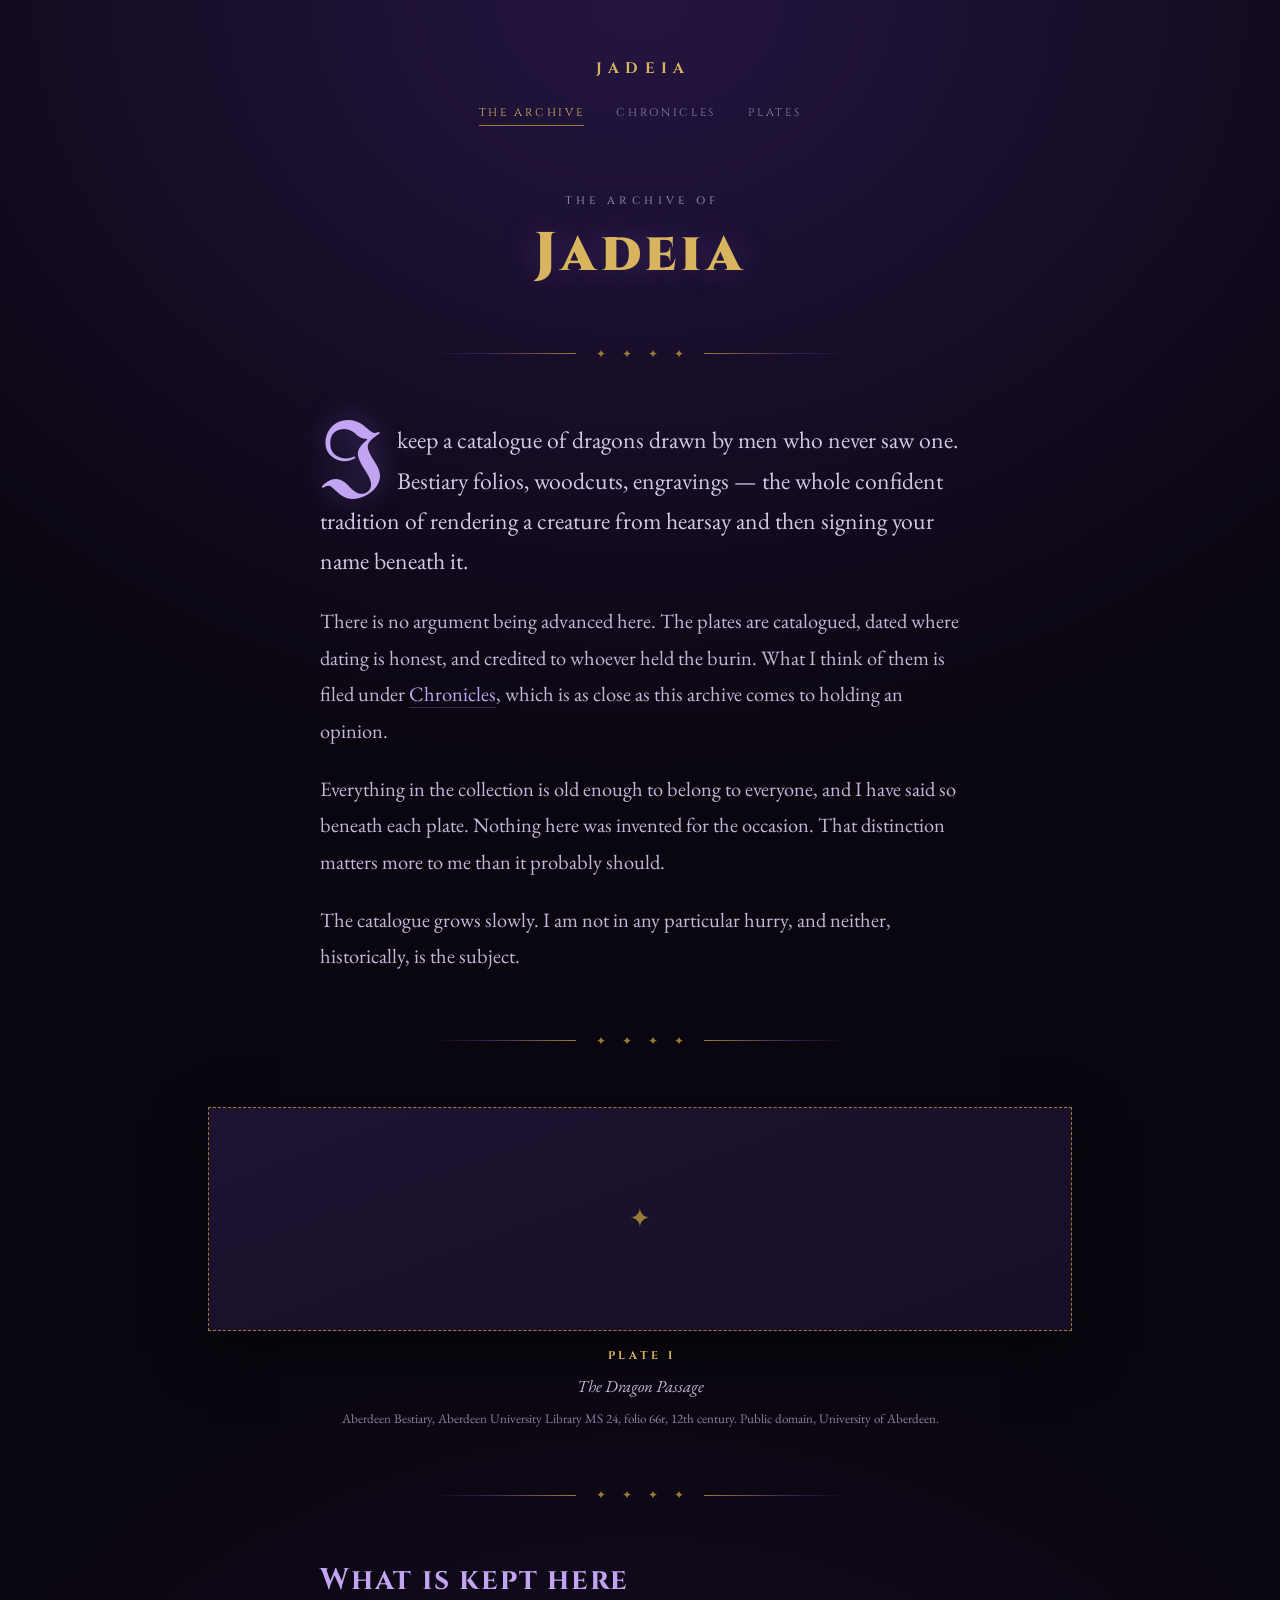
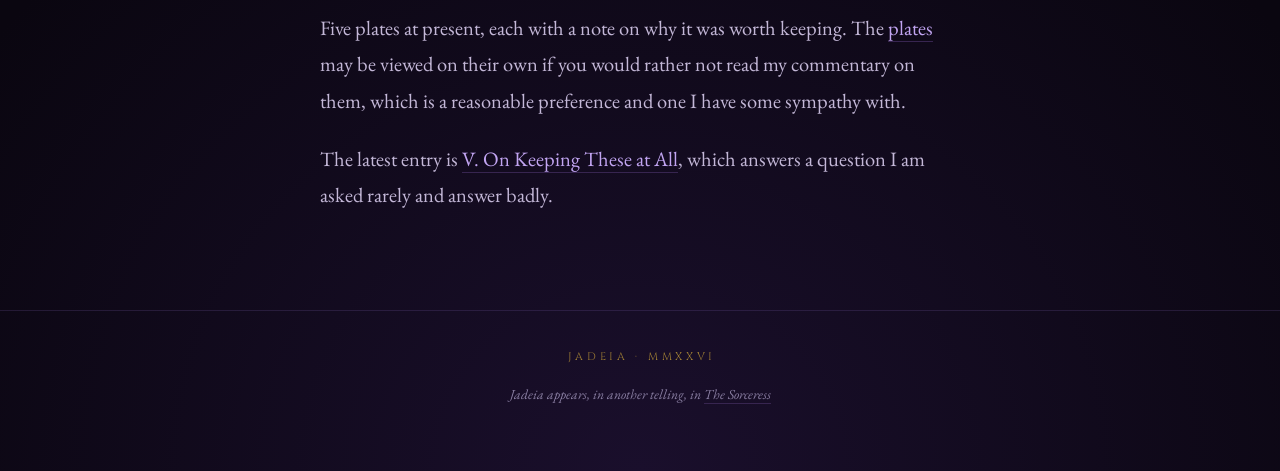
==== commit 7850e3c7: "Switch body face to EB Garamond, with a temporary comparison switch - Body copy moves from IM Fell E" ====
--- a/index.html
+++ b/index.html
@@ -19,8 +19,9 @@
 </script>
 <link rel="preconnect" href="https://fonts.googleapis.com">
 <link rel="preconnect" href="https://fonts.gstatic.com" crossorigin>
-<link href="https://fonts.googleapis.com/css2?family=Cinzel:wght@500;700;900&family=IM+Fell+English:ital@0;1&family=UnifrakturMaguntia&display=swap" rel="stylesheet">
+<link href="https://fonts.googleapis.com/css2?family=Cinzel:wght@500;700;900&family=EB+Garamond:ital,wght@0,400;0,500;1,400&family=IM+Fell+English:ital@0;1&family=UnifrakturMaguntia&display=swap" rel="stylesheet">
 <link rel="stylesheet" href="/assets/css/site.css">
+<script src="/assets/js/type-compare.js"></script>
 <link rel="icon" href="/assets/img/sigil.svg" type="image/svg+xml">
 </head>
 <body>
@@ -63,13 +64,13 @@
     <figure class="plate">
       <div class="plate__mount">
         <img src="/assets/img/plates/plate-i-aberdeen-bestiary-f66r.jpg"
-             alt="An illuminated vellum folio showing a dragon coiled about an elephant."
+             alt="A vellum folio of Latin text in a gothic hand; at the foot of the column, a small gilded miniature of two crested winged creatures above water."
              loading="eager" decoding="async"
              onerror="this.parentElement.classList.add('is-unmounted')">
       </div>
       <figcaption>
         <span class="plate__number">Plate I</span>
-        <span class="plate__title">The Dragon and the Elephant</span>
+        <span class="plate__title">The Dragon Passage</span>
         <span class="plate__credit">Aberdeen Bestiary, Aberdeen University Library MS 24, folio 66r, 12th century. Public domain, <a href="https://www.abdn.ac.uk/bestiary/ms24/f66r" rel="noopener">University of Aberdeen</a>.</span>
       </figcaption>
     </figure>
--- a/assets/css/site.css
+++ b/assets/css/site.css
@@ -29,13 +29,24 @@
   --mat:           #d4cade;
   --mat-edge:      #b3a6c4;
 
-  /* Type. Swap --font-body in one place to change every page. */
+  /* Type. Swap --font-body in one place to change every page.
+     --body-size is tied to the face: EB Garamond and IM Fell English have
+     different x-heights, so matching them optically means different px. */
   --font-display:  'Cinzel', 'Trajan Pro', Georgia, serif;
-  --font-body:     'IM Fell English', Georgia, 'Times New Roman', serif;
-  --font-initial:  'UnifrakturMaguntia', 'IM Fell English', serif;
+  --font-body:     'EB Garamond', Garamond, Georgia, 'Times New Roman', serif;
+  --font-initial:  'UnifrakturMaguntia', Georgia, serif;
+  --body-size:     clamp(1.12rem, 1.02rem + 0.4vw, 1.28rem);
 
   --measure:       64ch;
   --gutter:        clamp(1.15rem, 5vw, 3rem);
+}
+
+/* Comparison mode only — set by assets/js/type-compare.js on ?type=compare.
+   Delete this block, the script, and the IM Fell English request in each
+   page's font <link> once the body face is settled. */
+:root[data-body-font="fell"] {
+  --font-body:  'IM Fell English', Georgia, 'Times New Roman', serif;
+  --body-size:  clamp(1.06rem, 0.98rem + 0.35vw, 1.2rem);
 }
 
 *, *::before, *::after { box-sizing: border-box; }
@@ -54,9 +65,10 @@
     var(--void);
   color: var(--text);
   font-family: var(--font-body);
-  /* IM Fell English is a light, irregular face; reversed out of a dark ground
-     it needs a little more size and leading than it would on paper. */
-  font-size: clamp(1.06rem, 0.98rem + 0.35vw, 1.2rem);
+  /* Both candidate faces were cut for dark ink on light paper; reversed out
+     of a dark ground they want more size and leading than they would need
+     in print. */
+  font-size: var(--body-size);
   line-height: 1.78;
   text-rendering: optimizeLegibility;
 }
@@ -459,4 +471,52 @@
 @media print {
   body { background: #fff; color: #000; }
   .nav, .pagination { display: none; }
-}
+  .typecmp { display: none; }
+}
+
+/* --- Comparison mode ----------------------------------------------------
+   Temporary. Hidden from visitors: the panel is only built when the page is
+   opened with ?type=compare. Remove with the rest of the compare scaffolding
+   once the body face is chosen.
+   ------------------------------------------------------------------------ */
+
+.typecmp {
+  position: fixed;
+  right: 1rem;
+  bottom: 1rem;
+  z-index: 10;
+  display: flex;
+  align-items: center;
+  gap: 0.4rem;
+  padding: 0.5rem 0.6rem;
+  background: rgba(23, 14, 38, 0.96);
+  border: 1px solid var(--rule);
+  box-shadow: 0 10px 30px rgba(0, 0, 0, 0.6);
+  font-family: var(--font-display);
+  font-size: 0.62rem;
+  letter-spacing: 0.14em;
+  text-transform: uppercase;
+}
+
+.typecmp button {
+  padding: 0.38rem 0.6rem;
+  background: transparent;
+  color: var(--text-dim);
+  border: 1px solid transparent;
+  font: inherit;
+  cursor: pointer;
+}
+
+.typecmp button:hover { color: var(--violet); }
+
+.typecmp button[aria-pressed="true"] {
+  color: var(--gold);
+  border-color: var(--gold-dim);
+}
+
+.typecmp__close {
+  margin-left: 0.2rem;
+  padding: 0.2rem 0.4rem !important;
+  font-size: 0.85rem;
+  line-height: 1;
+}
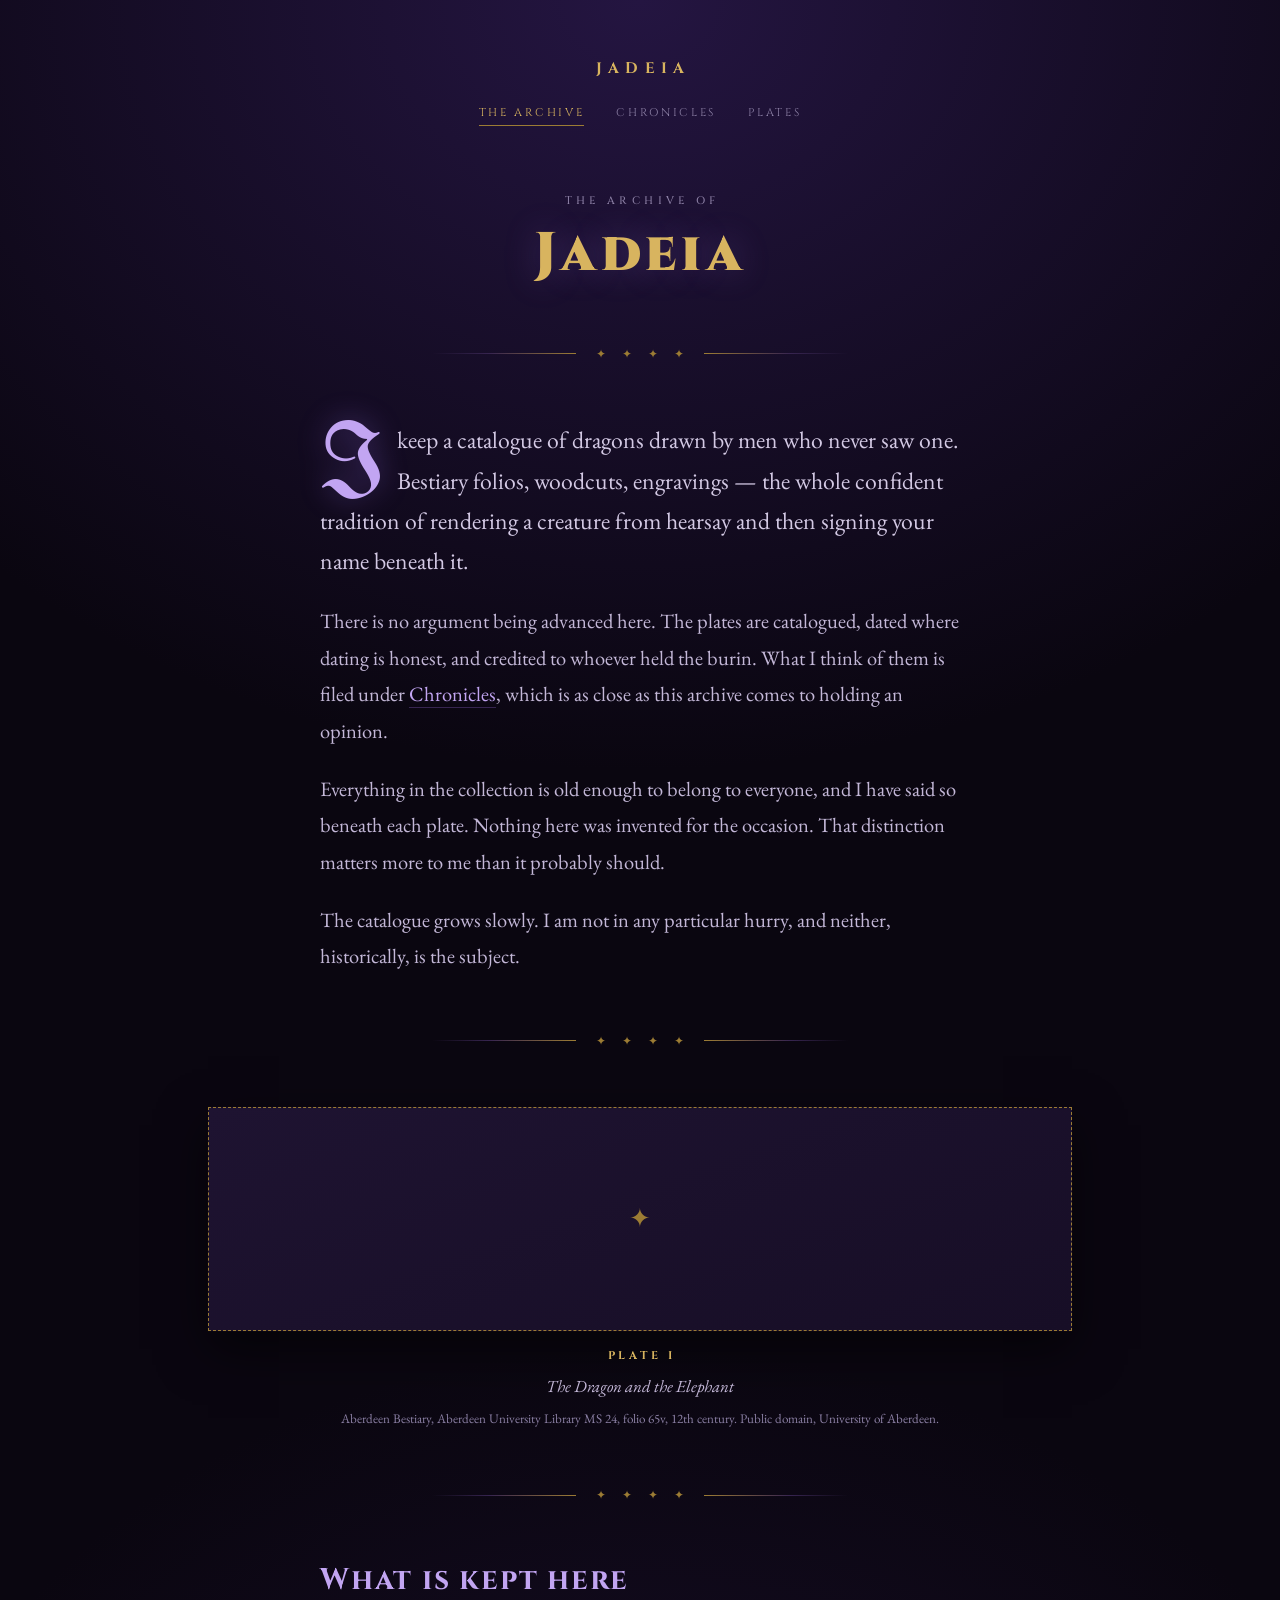
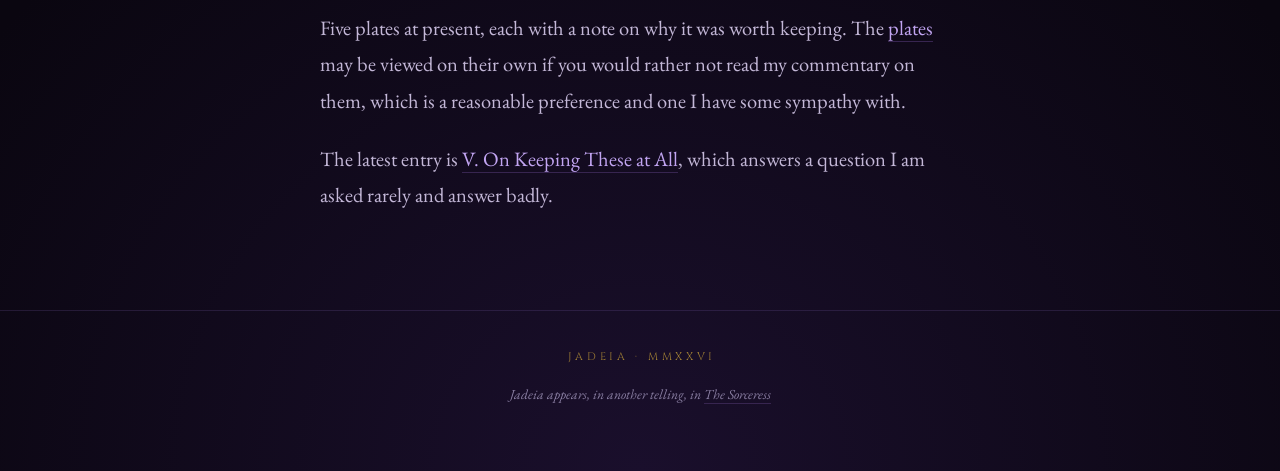
==== commit 51a3d4dc: "Correct Plate I to folio 65v and replace Plate V with Schongauer - Plate I moves from MS 24 f.66r to" ====
--- a/index.html
+++ b/index.html
@@ -63,15 +63,15 @@
 
     <figure class="plate">
       <div class="plate__mount">
-        <img src="/assets/img/plates/plate-i-aberdeen-bestiary-f66r.jpg"
-             alt="A vellum folio of Latin text in a gothic hand; at the foot of the column, a small gilded miniature of two crested winged creatures above water."
+        <img src="/assets/img/plates/plate-i-aberdeen-bestiary-f65v.jpg"
+             alt="An illuminated miniature on a gold ground: a red dragon coiled about the legs of a grey elephant, set into a page of Latin text."
              loading="eager" decoding="async"
              onerror="this.parentElement.classList.add('is-unmounted')">
       </div>
       <figcaption>
         <span class="plate__number">Plate I</span>
-        <span class="plate__title">The Dragon Passage</span>
-        <span class="plate__credit">Aberdeen Bestiary, Aberdeen University Library MS 24, folio 66r, 12th century. Public domain, <a href="https://www.abdn.ac.uk/bestiary/ms24/f66r" rel="noopener">University of Aberdeen</a>.</span>
+        <span class="plate__title">The Dragon and the Elephant</span>
+        <span class="plate__credit">Aberdeen Bestiary, Aberdeen University Library MS 24, folio 65v, 12th century. Public domain, <a href="https://www.abdn.ac.uk/bestiary/ms24/f65v" rel="noopener">University of Aberdeen</a>.</span>
       </figcaption>
     </figure>
 
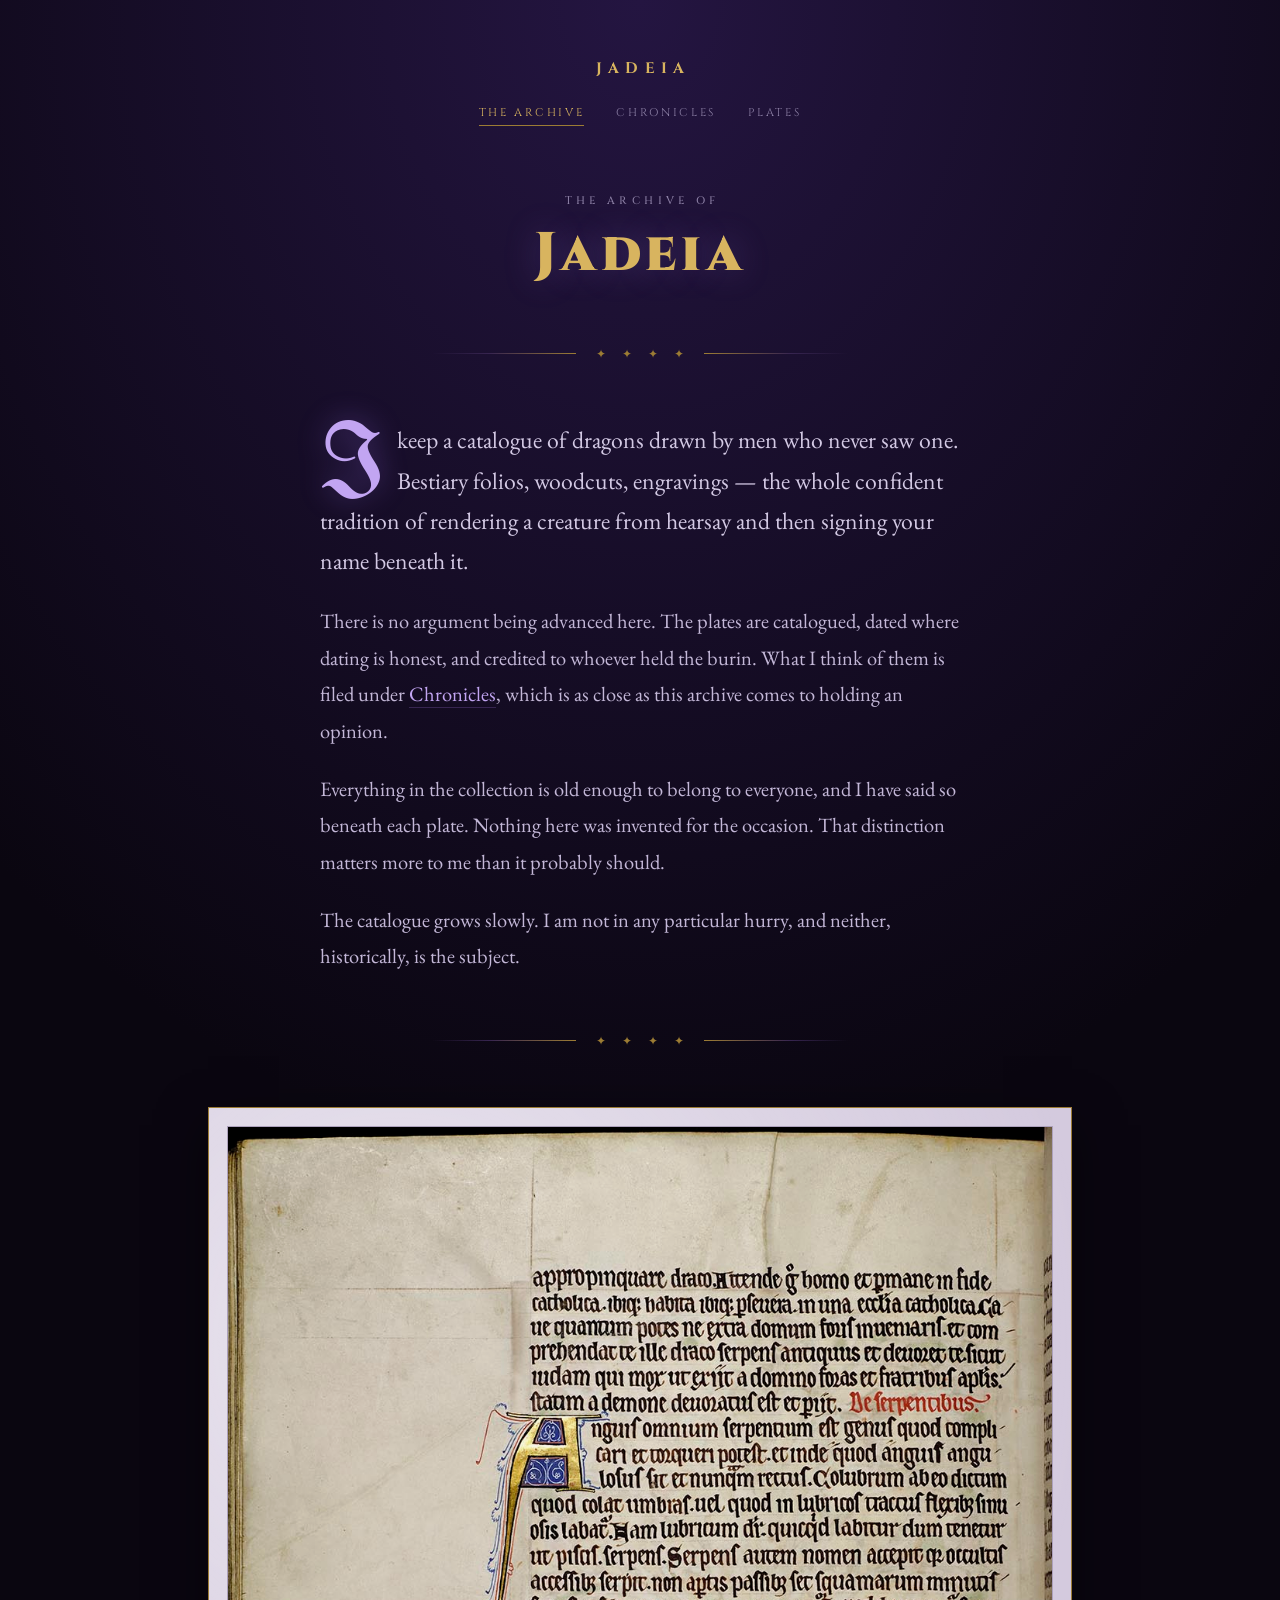
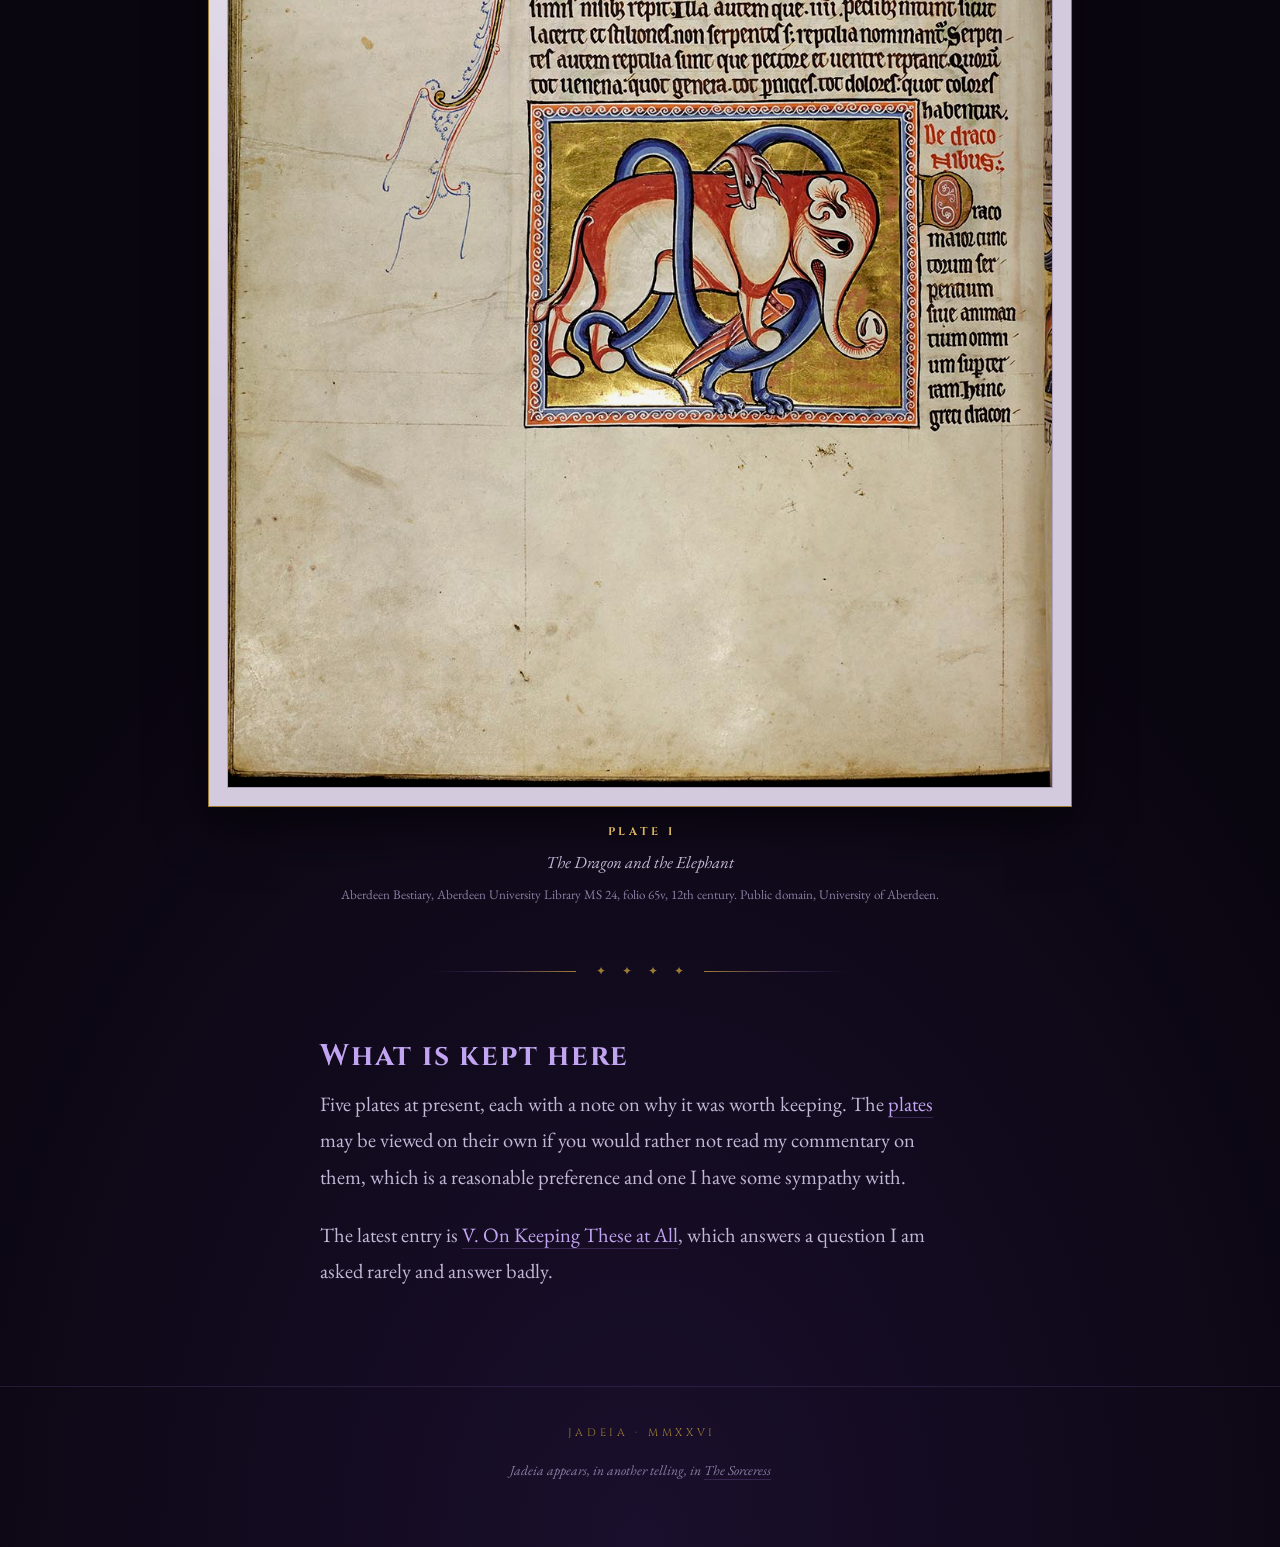
==== commit 88042ba0: "Settle on EB Garamond and remove the comparison scaffolding The body face is decided, so the tempora" ====
--- a/index.html
+++ b/index.html
@@ -19,9 +19,8 @@
 </script>
 <link rel="preconnect" href="https://fonts.googleapis.com">
 <link rel="preconnect" href="https://fonts.gstatic.com" crossorigin>
-<link href="https://fonts.googleapis.com/css2?family=Cinzel:wght@500;700;900&family=EB+Garamond:ital,wght@0,400;0,500;1,400&family=IM+Fell+English:ital@0;1&family=UnifrakturMaguntia&display=swap" rel="stylesheet">
+<link href="https://fonts.googleapis.com/css2?family=Cinzel:wght@500;700;900&family=EB+Garamond:ital,wght@0,400;0,500;1,400&family=UnifrakturMaguntia&display=swap" rel="stylesheet">
 <link rel="stylesheet" href="/assets/css/site.css">
-<script src="/assets/js/type-compare.js"></script>
 <link rel="icon" href="/assets/img/sigil.svg" type="image/svg+xml">
 </head>
 <body>
--- a/assets/css/site.css
+++ b/assets/css/site.css
@@ -29,9 +29,8 @@
   --mat:           #d4cade;
   --mat-edge:      #b3a6c4;
 
-  /* Type. Swap --font-body in one place to change every page.
-     --body-size is tied to the face: EB Garamond and IM Fell English have
-     different x-heights, so matching them optically means different px. */
+  /* Type. Swap --font-body in one place to change every page;
+     --body-size is paired with it, since face and size go together. */
   --font-display:  'Cinzel', 'Trajan Pro', Georgia, serif;
   --font-body:     'EB Garamond', Garamond, Georgia, 'Times New Roman', serif;
   --font-initial:  'UnifrakturMaguntia', Georgia, serif;
@@ -39,14 +38,6 @@
 
   --measure:       64ch;
   --gutter:        clamp(1.15rem, 5vw, 3rem);
-}
-
-/* Comparison mode only — set by assets/js/type-compare.js on ?type=compare.
-   Delete this block, the script, and the IM Fell English request in each
-   page's font <link> once the body face is settled. */
-:root[data-body-font="fell"] {
-  --font-body:  'IM Fell English', Georgia, 'Times New Roman', serif;
-  --body-size:  clamp(1.06rem, 0.98rem + 0.35vw, 1.2rem);
 }
 
 *, *::before, *::after { box-sizing: border-box; }
@@ -65,9 +56,8 @@
     var(--void);
   color: var(--text);
   font-family: var(--font-body);
-  /* Both candidate faces were cut for dark ink on light paper; reversed out
-     of a dark ground they want more size and leading than they would need
-     in print. */
+  /* EB Garamond was cut for dark ink on light paper; reversed out of a dark
+     ground it wants more size and leading than it would need in print. */
   font-size: var(--body-size);
   line-height: 1.78;
   text-rendering: optimizeLegibility;
@@ -471,52 +461,5 @@
 @media print {
   body { background: #fff; color: #000; }
   .nav, .pagination { display: none; }
-  .typecmp { display: none; }
-}
-
-/* --- Comparison mode ----------------------------------------------------
-   Temporary. Hidden from visitors: the panel is only built when the page is
-   opened with ?type=compare. Remove with the rest of the compare scaffolding
-   once the body face is chosen.
-   ------------------------------------------------------------------------ */
-
-.typecmp {
-  position: fixed;
-  right: 1rem;
-  bottom: 1rem;
-  z-index: 10;
-  display: flex;
-  align-items: center;
-  gap: 0.4rem;
-  padding: 0.5rem 0.6rem;
-  background: rgba(23, 14, 38, 0.96);
-  border: 1px solid var(--rule);
-  box-shadow: 0 10px 30px rgba(0, 0, 0, 0.6);
-  font-family: var(--font-display);
-  font-size: 0.62rem;
-  letter-spacing: 0.14em;
-  text-transform: uppercase;
-}
-
-.typecmp button {
-  padding: 0.38rem 0.6rem;
-  background: transparent;
-  color: var(--text-dim);
-  border: 1px solid transparent;
-  font: inherit;
-  cursor: pointer;
-}
-
-.typecmp button:hover { color: var(--violet); }
-
-.typecmp button[aria-pressed="true"] {
-  color: var(--gold);
-  border-color: var(--gold-dim);
-}
-
-.typecmp__close {
-  margin-left: 0.2rem;
-  padding: 0.2rem 0.4rem !important;
-  font-size: 0.85rem;
-  line-height: 1;
-}
+}
+
